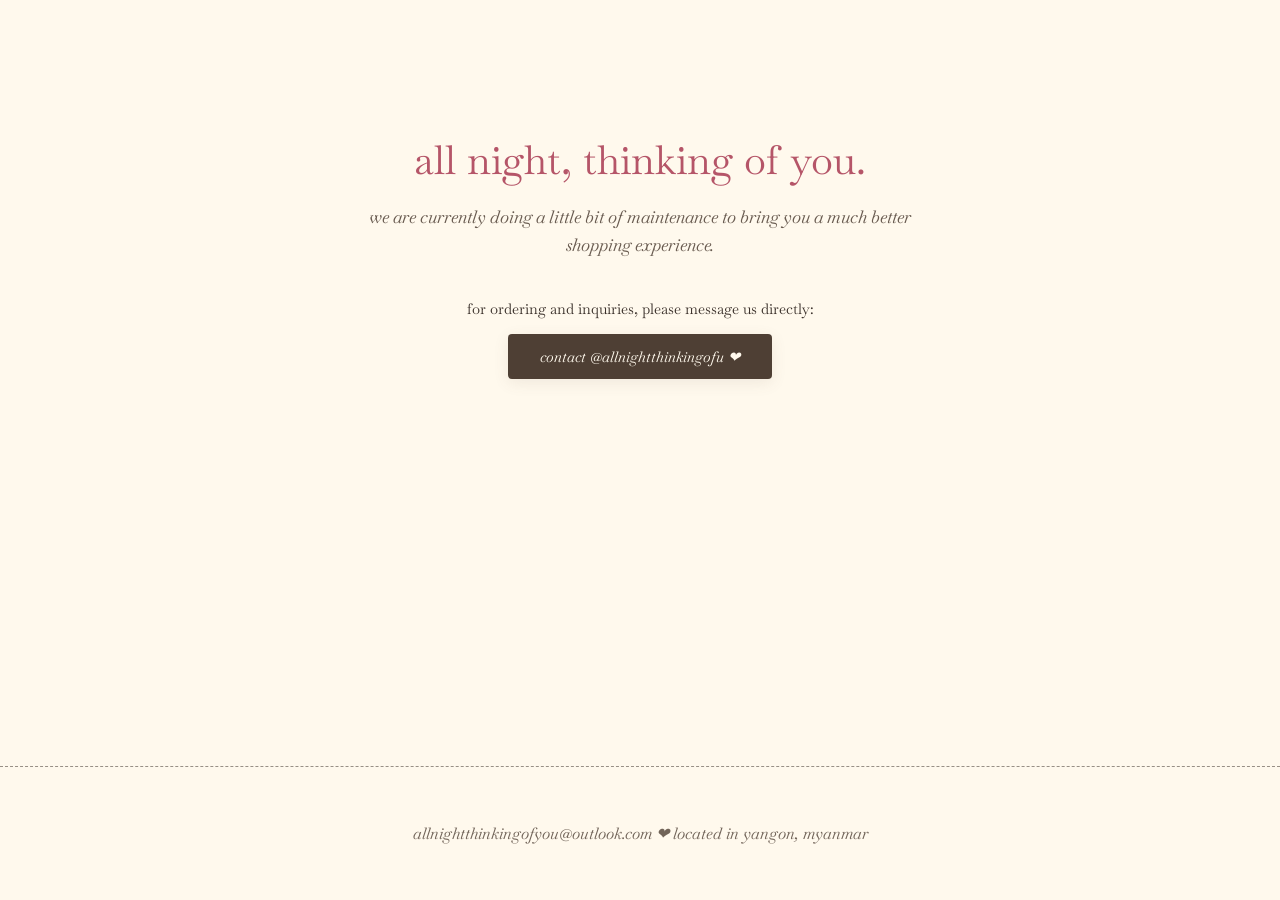
==== index.html @ c5fefc25 "Add files via upload" ====
<!DOCTYPE html>
<html lang="en">
<head>
    <meta charset="UTF-8">
    <meta name="viewport" content="width=device-width, initial-scale=1.0">
    <title>♡ under maintenance</title>
    
    <!-- Importing your fonts and your exact style.css to keep the theme -->
    <link rel="preconnect" href="https://fonts.googleapis.com">
    <link rel="preconnect" href="https://fonts.gstatic.com" crossorigin>
    <link href="https://fonts.googleapis.com/css2?family=Baskervville:ital@0;1&display=swap" rel="stylesheet">
    <link rel="stylesheet" href="style.css">
    
    <style>
        /* Specific layout for the maintenance message */
        .maintenance-wrapper {
            text-align: center;
            max-width: 600px;
            margin: 6rem auto 4rem auto;
            padding: 0 1rem;
        }
        
        .maintenance-wrapper h1 {
            font-size: 2.5rem;
            font-weight: 400;
            line-height: 1.2;
            margin-bottom: 1.2rem;
            color: var(--accent-rose); /* Tied to style.css */
        }
        
        .maintenance-wrapper p.status-note {
            font-size: 1.1rem;
            font-style: italic;
            opacity: 0.85;
            margin-bottom: 2.5rem;
            line-height: 1.6;
            color: var(--text-sepia); /* Tied to style.css */
        }
        
        .telegram-btn {
            display: inline-block;
            background: var(--text-espresso); /* Tied to style.css */
            color: var(--bg-cream);           /* Tied to style.css */
            padding: 0.8rem 2rem;
            text-decoration: none;
            font-style: italic;
            border-radius: 4px;
            transition: opacity 0.2s;
            box-shadow: 0 4px 15px rgba(107, 90, 80, 0.1);
        }
        
        .telegram-btn:hover {
            opacity: 0.85;
        }
    </style>
</head>
<body>
    <main class="main-container">
        <!-- Reusing your fade-up animations from style.css -->
        <section class="maintenance-wrapper fade-up delay-1">
            <h1>all night, thinking of you.</h1>
            <p class="status-note">
                we are currently doing a little bit of maintenance to bring you a much better shopping experience.
            </p>
            
            <div class="fade-up delay-2">
                <p style="margin-bottom: 1rem; color: var(--text-dark);">
                    for ordering and inquiries, please message us directly:
                </p>
                <a href="https://t.me/allnightthinkingofu" target="_blank" rel="noopener" class="telegram-btn">
                    contact @allnightthinkingofu ❤︎
                </a>
            </div>
        </section>
    </main>

    <!-- Keeping your original footer -->
    <footer class="site-footer fade-up delay-2">
        <p>allnightthinkingofyou@outlook.com  ❤︎⁠  located in yangon, myanmar</p>
    </footer>
</body>
</html>
---- style.css ----
:root {
    --bg-cream: #fff9ed;
    --text-dark: #3a302a;
    --text-sepia: #4e3f34;
    --text-espresso: #4e3f34;    
    --text-light-sepia: #645246;
    --accent-rose: #b55568;
    --accent-rose-faint: #f9f2ed; /* this is the border inside colorr!!!*/
    --border-soft: #3a302a85;
    --border-thin: #3a302a10;      
}

* {
    box-sizing: border-box;
    margin: 0;
    padding: 0;
}

body {
    background-color: var(--bg-cream);
    color: var(--text-dark);
    font-family: 'Baskervville', serif;
    font-size: 0.92rem;
    padding-top: 0; 
    min-height: 100vh;
    display: flex;
    flex-direction: column;
    -webkit-font-smoothing: antialiased;
    -moz-osx-font-smoothing: grayscale;
}

.main-container {
    max-width: 1020px;
    width: 100%;
    margin: 2.5rem auto 5rem auto;
    padding: 0 1.5rem;
}

@keyframes fadeUpAnimation {
    from {
        opacity: 0;
        transform: translateY(12px);
    }
    to {
        opacity: 1;
        transform: translateY(0);
    }
}

.fade-up {
    animation: fadeUpAnimation 0.6s cubic-bezier(0.25, 1, 0.5, 1) both;
}

.delay-1 {
    animation-delay: 0.15s;
}

.delay-2 {
    animation-delay: 0.3s;
}

.hidden {
    display: none !important;
}

.status-banner {
    display: flex;
    align-items: center;
    gap: 1rem;
    max-width: 750px;
    width: 100%;
    margin: 1rem auto 0rem auto;
    padding: 1rem 1rem;
    background-color: var(#fffff0);
    border: 0.1px dashed var(--text-espresso);
    border-radius: 2px;
}

.banner-icon {
    font-size: 1.4rem;
    color: var(--accent-rose);
    display: flex;
    align-items: center;
    justify-content: center;
    animation: gentlePulse 3s infinite;
}

.banner-text {
    display: flex;
    flex-direction: column;
    gap: 0.2rem;
}

.banner-title {
    font-family: 'Baskervville', serif;
    font-size: 0.95rem;
    font-weight: normal;
    color: var(--text-dark);
    line-height: 2;
}

.banner-desc {
    font-family: 'Baskervville', serif;
    font-size: 0.85rem;
    font-style: bold;
    color: var(--text-light-sepia);
    line-height: 1.4;
}

@keyframes gentlePulse {
    0% { opacity: 0.7; transform: scale(0.95); }
    50% { opacity: 1; transform: scale(1.05); }
    100% { opacity: 0.7; transform: scale(0.95); }
}

.site-header {
    position: relative;
    width: 100%;
    background-color: transparent; 
    border-bottom: none;         
    display: flex;
    justify-content: space-between;
    align-items: center;
    padding: 0;                  
    z-index: 10000;
}

.logo-link {
    display: flex;
    align-items: center;
    text-decoration: none;
}

.nav-logo {
    height: 1.4rem;
    width: auto;
    object-fit: contain;
}

.nav-wrapper {
    display: flex;
    align-items: center;
    gap: 1.5rem;
}

.main-nav {
    display: flex;
    align-items: center;
    gap: 1.8rem;
}

.nav-btn {
    text-decoration: none;
    color: var(--text-sepia);
    font-size: 0.88rem;
    font-style: italic;
    opacity: 0.7;
    transition: all 0.25s ease;
}

.nav-btn:hover, 
.nav-btn.active {
    opacity: 1;
    color: var(--accent-rose);
}

.nav-divider {
    width: 1px;
    height: 1rem;
    background-color: var(--border-soft);
}

.lang-switch {
    display: flex;
    align-items: center;
    gap: 0.5rem;
}

.lang-btn {
    font-size: 0.75rem;
    text-transform: uppercase;
    cursor: pointer;
    opacity: 0.4;
    color: var(--text-dark);
    transition: opacity 0.2s ease;
}

.lang-btn.active {
    opacity: 1;
    font-weight: 600;
}


.sidebar-hover-zone {
    position: fixed;
    top: 0;
    right: 0;
    height: 100vh;
    width: 45px;
    z-index: 99999;
    transition: width 0.35s cubic-bezier(0.25, 1, 0.5, 1);
}


.sidebar-hover-zone.open {
    width: 265px;
}

.sidebar-hover-zone.open .side-navigation {
    transform: translateX(0);
}

.sidebar-hover-zone.open .sidebar-trigger {
    transform: translateX(-220px);
}

.sidebar-hover-zone.open .sidebar-trigger span {
    opacity: 0.15;
}

/* Standard Desktop Mouse Interactive States */
@media (hover: hover) {
    .sidebar-hover-zone:hover {
        width: 265px;
    }
    .sidebar-hover-zone:hover .side-navigation {
        transform: translateX(0);
    }
    .sidebar-hover-zone:hover .sidebar-trigger {
        transform: translateX(-220px);
    }
    .sidebar-hover-zone:hover .sidebar-trigger span {
        opacity: 0.15;
    }
}

.sidebar-trigger {
    position: absolute;
    top: 22vh;
    right: 0;
    width: 45px;
    height: 120px;
    background-color: #fffff0;
    border: 0.1px dashed #4e3f3493;
    border-right: none;
    border-radius: 6px 0 0 6px;
    display: flex;
    align-items: center;
    justify-content: center;
    cursor: pointer;
    box-shadow: -4px 2px 15px rgba(107, 90, 80, 0.06);
    transition: transform 0.35s cubic-bezier(0.25, 1, 0.5, 1), border-color 0.3s ease;
}

.sidebar-trigger:hover {
    border-color: var(--accent-rose);
}

.sidebar-trigger span {
    font-size: 0.75rem;
    font-weight: 600;
    letter-spacing: 0.25em;
    text-transform: lowercase;
    font-style: italic;
    color: var(--accent-rose);
    writing-mode: vertical-rl;
    transition: opacity 0.25s ease;
}

.side-navigation {
    position: absolute;
    top: 0;
    right: 0;
    width: 220px;
    height: 100vh;
    background-color: #fffff0 !important;
    border-left: 1px dashed #4e3f3493;
    padding: 6rem 1.8rem;
    display: flex;
    flex-direction: column;
    gap: 1rem;
    transform: translateX(100%);
    box-shadow: -10px 0 35px rgba(107, 90, 80, 0.08);
    transition: transform 0.35s cubic-bezier(0.25, 1, 0.5, 1);
}

.sidebar-links {
    display: flex;
    flex-direction: column;
    gap: 1.6rem;
}

.side-nav-btn {
    text-decoration: none;
    color: var(--text-sepia);
    font-size: 0.95rem;
    font-style: italic;
    opacity: 0.7;
    transition: all 0.25s ease;
    display: block;
}

.side-nav-btn:hover, 
.side-nav-btn.active {
    opacity: 1;
    color: var(--accent-rose);
    padding-left: 4px;
}

.sidebar-brand {
    font-size: 1.15rem;
    color: var(--accent-rose);
    font-style: italic;
    letter-spacing: 0.02em;
}

.white-editorial-card {
    background: #ffffff;
    border: 1px solid var(--border-soft);
    padding: 1.5rem;
    border-radius: 6px;
    box-shadow: 0 4px 20px rgba(107, 90, 80, 0.01);
}

.country-row-item {
    background: #ffffff;
    border: 1px solid var(--border-soft);
    padding: 1.15rem;
    border-radius: 6px;
    cursor: pointer;
    display: flex;
    flex-direction: column;
    gap: 0.25rem;
    transition: all 0.25s cubic-bezier(0.25, 1, 0.5, 1);
    text-decoration: none;
    color: inherit;
}

.country-row-item:hover:not(.disabled) {
    border-color: var(--accent-rose);
    background-color: var(--accent-rose-faint);
    transform: translateY(-1px);
    box-shadow: 0 6px 20px rgba(195, 121, 125, 0.04);
}

.country-row-item.disabled {
    opacity: 0.5;
    cursor: not-allowed;
    background: #fcfbfa;
}

.country-row-name {
    font-size: 1.05rem;
    color: var(--text-dark);
    font-weight: 400;
}

.country-row-desc {
    font-size: 0.8rem;
    color: var(--text-light-sepia);
    font-style: italic;
    line-height: 1.4;
}

.country-selector {
    display: flex;
    gap: 0.75rem;
    margin-bottom: 2rem;
}

.country-radio-card {
    flex: 1;
    border: 1px solid var(--border-soft);
    background: #ffffff;
    padding: 0.75rem 1.2rem;
    border-radius: 5px;
    cursor: pointer;
    display: flex;
    align-items: center;
    gap: 0.65rem;
    font-family: 'Baskervville', serif;
    font-size: 0.95rem;
    color: var(--text-sepia);
    transition: all 0.25s ease;
}

.country-radio-card.active {
    border-color: var(--accent-rose);
    background-color: var(--accent-rose-faint);
    box-shadow: inset 0 0 0 1px var(--accent-rose);
}

.radio-circle {
    width: 14px;
    height: 14px;
    border-radius: 50%;
    border: 1px solid rgba(107, 90, 80, 0.3);
    display: flex;
    align-items: center;
    justify-content: center;
    background: #fff;
    flex-shrink: 0;
}

.editorial-input-wrap {
    margin-bottom: 1.25rem;
    display: flex;
    flex-direction: column;
    gap: 0.35rem;
}

.editorial-input-wrap label {
    font-size: 0.8rem;
    font-style: italic;
    opacity: 0.75;
    text-transform: lowercase;
    color: var(--text-light-sepia);
}

.editorial-input-wrap input[type="text"],
.editorial-input-wrap input[type="number"],
.editorial-input-wrap select {
    background: #ffffff;
    border: 1px solid var(--border-soft);
    padding: 0.65rem 0.8rem;
    border-radius: 4px;
    font-family: 'Baskervville', serif;
    color: var(--text-dark);
    font-size: 0.88rem;
    outline: none;
    width: 100%;
    transition: border-color 0.2s ease;
}

.editorial-input-wrap input:focus,
.editorial-input-wrap select:focus {
    border-color: var(--accent-rose);
}

.custom-file-upload {
    position: relative;
    display: block;
    background: #ffffff;
    border: 1px dashed var(--border-soft);
    padding: 1.4rem;
    text-align: center;
    border-radius: 4px;
    cursor: pointer;
    transition: border-color 0.2s ease, background-color 0.2s ease;
}

.custom-file-upload:hover {
    border-color: var(--accent-rose);
    background-color: var(--accent-rose-faint);
}

.file-upload-text {
    font-size: 0.82rem;
    color: var(--text-light-sepia);
    font-style: italic;
}

.custom-file-upload input[type="file"] {
    position: absolute;
    top: 0;
    left: 0;
    width: 100%;
    height: 100%;
    opacity: 0;
    cursor: pointer;
}

.editorial-btn {
    background: transparent;
    border: 1px solid var(--text-dark);
    color: var(--text-dark);
    padding: 0.7rem 1.2rem;
    font-size: 0.85rem;
    font-style: italic;
    cursor: pointer;
    border-radius: 4px;
    width: 100%;
    font-family: 'Baskervville', serif;
    transition: all 0.25s ease;
}

.editorial-btn:hover {
    background: var(--text-espresso);
    color: #ffffff;
    border-color: var(--text-espresso);
}

.dashboard-grid {
    display: grid;
    grid-template-columns: 1.6fr 1fr;
    gap: 2rem;
    margin-bottom: 3rem;
}

.invoice-split-grid {
    display: grid;
    grid-template-columns: 1.3fr 1fr;
    gap: 1.5rem;
    margin-top: 1rem;
}

.calc-container {
    display: grid;
    grid-template-columns: 1.4fr 1fr;
    gap: 1.5rem;
    margin: 0 auto 4rem auto;
}

.goods-grid {
    display: grid;
    grid-template-columns: 1fr 1fr;
    gap: 0.65rem;
}

@media (max-width: 850px) {
    .dashboard-grid,
    .invoice-split-grid,
    .calc-container {
        grid-template-columns: 1fr;
        gap: 1.5rem;
    }
}

@media (max-width: 550px) {
    .goods-grid {
        grid-template-columns: 1fr;
    }
}

.welcome-section {
    text-align: center;
    max-width: 600px;
    margin: 3.5rem auto 4rem auto;
    padding: 0 1rem;
}

.welcome-section h1 {
    font-size: 2.3rem;
    font-weight: 400;
    line-height: 1.25;
    margin-bottom: 1rem;
    color: var(--accent-rose);
}

.welcome-section p.tagline {
    font-size: 1.05rem;
    font-style: italic;
    opacity: 0.85;
    margin-bottom: 1rem;
}

.about-hero {
    text-align: center;
    max-width: 650px;
    margin: 4rem auto 4rem auto;
    padding: 0 1rem;
}

.about-hero h2 {
    font-size: 2.5rem;
    font-weight: 400;
    margin-bottom: 2rem;
    color: var(--text-espresso);
}

.about-text {
    font-style: italic;
    font-size: 1.15rem;
    line-height: 1.8;
    margin-bottom: 1.5rem;
    opacity: 0.85;
    color: var(--text-espresso);
}

.faq-hero-header {
    text-align: center;
    max-width: 650px;
    margin: 4rem auto 3.5rem auto;
    padding: 0 1rem;
}

.faq-hero-header h1 {
    font-size: 3rem;
    font-weight: 400;
    margin-bottom: 0.5rem;
    color: var(--text-espresso);
}

.faq-subtext {
    font-style: italic;
    font-size: 1.1rem;
    opacity: 0.5;
    color: var(--text-light-sepia);
}

.faq-editorial-matrix {
    max-width: 650px;
    margin: 0 auto 4rem auto;
    padding: 0 1rem;
}

.faq-block {
    margin-bottom: 2.5rem;
}

.faq-block h3 {
    font-size: 1.15rem;
    font-weight: 400;
    margin-bottom: 0.6rem;
    color: var(--text-espresso);
}

.faq-block p {
    font-size: 0.92rem;
    opacity: 0.75;
    line-height: 1.6;
}

.policy-hero {
    text-align: center;
    max-width: 650px;
    margin: 3rem auto 3rem auto;
    padding: 0 1rem;
}

.policy-hero h1 {
    font-size: 2.2rem;
    font-weight: 400;
    margin-bottom: 0.5rem;
    color: var(--accent-rose);
}

.policy-subtext {
    font-style: italic;
    font-size: 1rem;
    opacity: 0.6;
    color: var(--text-light-sepia);
}

.back-link {
    display: inline-block;
    text-decoration: none;
    color: var(--text-light-sepia);
    font-size: 0.85rem;
    font-style: italic;
    opacity: 0.5;
    margin-bottom: 1.5rem;
    transition: all 0.3s ease;
}

.back-link:hover {
    opacity: 1;
    color: var(--accent-rose);
    transform: translateX(-2px);
}

.doc-embed-frame {
    width: 100%;
    height: 800px;
    border: none;
    background: #ffffff;
    display: block;
}

.order-header-section {
    text-align: center;
    margin-bottom: 2.5rem;
}

.editorial-title {
    font-size: 1.8rem;
    font-weight: 400;
    color: var(--text-espresso);
    margin-bottom: 0.5rem;
}

.editorial-subtitle {
    font-style: italic;
    color: var(--accent-rose);
    font-size: 0.9rem;
}

.section-box-title {
    font-size: 1.05rem;
    font-weight: 400;
    font-style: italic;
    color: var(--text-espresso);
    margin-bottom: 1rem;
    border-bottom: 1px dashed var(--border-soft);
    padding-bottom: 0.4rem;
}

.manifest-list {
    margin-top: 1.5rem;
    border-top: 1px dashed var(--border-soft);
    padding-top: 1rem;
}

.manifest-item-row {
    display: flex;
    justify-content: space-between;
    align-items: center;
    background: #ffffff;
    border: 1px solid var(--border-soft);
    padding: 0.5rem 0.7rem;
    border-radius: 4px;
    margin-bottom: 0.4rem;
    font-size: 0.78rem;
}

.manifest-item-url {
    font-size: 0.72rem;
    opacity: 0.6;
    white-space: nowrap;
    overflow: hidden;
    text-overflow: ellipsis;
    max-width: 220px;
}

.remove-item-btn {
    background: none;
    border: none;
    color: var(--accent-rose);
    cursor: pointer;
    font-size: 1.1rem;
}

.invoice-row {
    display: flex;
    justify-content: space-between;
    font-size: 0.82rem;
    margin-bottom: 0.5rem;
    color: var(--text-light-sepia);
}

.invoice-total-divider {
    border-top: 1px solid var(--border-soft);
    padding-top: 0.8rem;
    margin-top: 0.8rem;
}

.top-navigation-bar {
    max-width: 960px;
    margin: 1.5rem auto 0 auto;
    padding: 0;
    display: flex;
    align-items: center;
}

.back-to-order-link {
    font-size: 0.8rem;
    font-style: italic;
    color: var(--text-light-sepia);
    cursor: pointer;
    text-decoration: underline;
    background: none;
    border: none;
    padding: 0;
}

.back-to-order-link:hover {
    color: var(--accent-rose);
}

.shipping-header {
    text-align: center;
    max-width: 550px;
    margin: 1.5rem auto 1.5rem auto;
    padding: 0 1rem;
}

.shipping-header h1 {
    font-size: 1.5rem;
    font-weight: 400;
    color: var(--text-sepia);
    margin-bottom: 0.3rem;
    border: 1px solid var(--border-soft);
    padding: 0.5rem 1.2rem;
    display: inline-block;
    letter-spacing: -0.01em;
    background: #ffffff;
    border-radius: 4px;
}

.shipping-subtext {
    font-style: italic;
    font-size: 0.88rem;
    color: var(--accent-rose);
    opacity: 0.85;
    margin-top: 0.4rem;
}

.update-timestamp {
    font-size: 0.75rem;
    text-transform: lowercase;
    letter-spacing: 0.03em;
    opacity: 0.6;
    margin-top: 0.3rem;
    font-style: italic;
    color: var(--text-light-sepia);
}

.selection-section h3 {
    font-size: 0.95rem;
    font-weight: 400;
    font-style: italic;
    margin-bottom: 0.6rem;
    color: var(--text-sepia);
}

.section-title-row {
    display: flex;
    justify-content: space-between;
    align-items: center;
    margin-bottom: 0.6rem;
}

.action-links-group {
    display: flex;
    gap: 1rem;
    align-items: center;
}

.clear-all-link {
    font-size: 0.8rem;
    font-style: italic;
    color: var(--text-light-sepia);
    cursor: pointer;
    text-decoration: underline;
    background: none;
    border: none;
    padding: 0;
}

.clear-all-link:hover {
    color: var(--accent-rose);
}

.goods-card {
    border: 1px solid var(--border-soft);
    background: #ffffff;
    padding: 0.6rem 0.8rem;
    border-radius: 5px;
    display: flex;
    align-items: center;
    justify-content: space-between;
    transition: all 0.2s ease;
    user-select: none;
}

.goods-card.selected {
    border-color: var(--accent-rose);
    background-color: var(--accent-rose-faint);
}

.breakdown-row {
    display: flex;
    justify-content: space-between;
    font-size: 0.85rem;
    margin-bottom: 0.5rem;
    color: var(--text-light-sepia);
}

.back-btn {
    background: transparent;
    border: none;
    color: var(--text-light-sepia);
    font-family: 'Baskervville', serif;
    font-size: 0.85rem;
    font-style: italic;
    cursor: pointer;
    margin-bottom: 1rem;
}

.back-btn:hover {
    color: var(--accent-rose);
}

.tracker-search-box {
    max-width: 520px;
    margin: 2rem auto 2.5rem auto;
}

.tracker-status-card {
    max-width: 520px;
    margin: 0 auto 4rem auto;
}

.timeline {
    margin-top: 2rem;
    position: relative;
    padding-left: 1.6rem;
    border-left: 1px dashed var(--border-soft);
}

.timeline-item {
    position: relative;
    margin-bottom: 2rem;
    opacity: 0.45;
    transition: opacity 0.3s ease;
}

.timeline-item.completed {
    opacity: 1;
}

.timeline-item::before {
    content: '•';
    position: absolute;
    left: -2.12rem;
    top: -0.25rem;
    background-color: var(--bg-cream);
    color: var(--text-light-sepia);
    font-size: 1.4rem;
    width: 1rem;
    text-align: center;
}

.timeline-item.completed::before {
    color: var(--accent-rose);
}

.timeline-title {
    font-size: 0.92rem;
    font-weight: 400;
    color: var(--text-dark);
}

.timeline-date {
    font-size: 0.75rem;
    font-style: italic;
    color: var(--text-light-sepia);
    margin-top: 0.15rem;
}

.site-footer {
    text-align: center;
    padding: 3.5rem 1rem;
    border-top: 1px dashed var(--border-soft);
    margin-top: auto;
    width: 100%;
}

.site-footer p {
    font-size: 1rem;
    font-style: italic;
    color: var(--text-sepia);
    opacity: 0.8;
}

.video-container {
    position: relative;
    width: 100%;
    max-width: 650px; 
    margin: 3rem auto; 
    padding-bottom: 56.25%; 
    height: 0;
    overflow: hidden;
    border-radius: 4px; 
    border: 1px solid var(--border-thin); 
}

.video-container iframe {
    position: absolute;
    top: 0;
    left: 0;
    width: 100%;
    height: 100%;
}
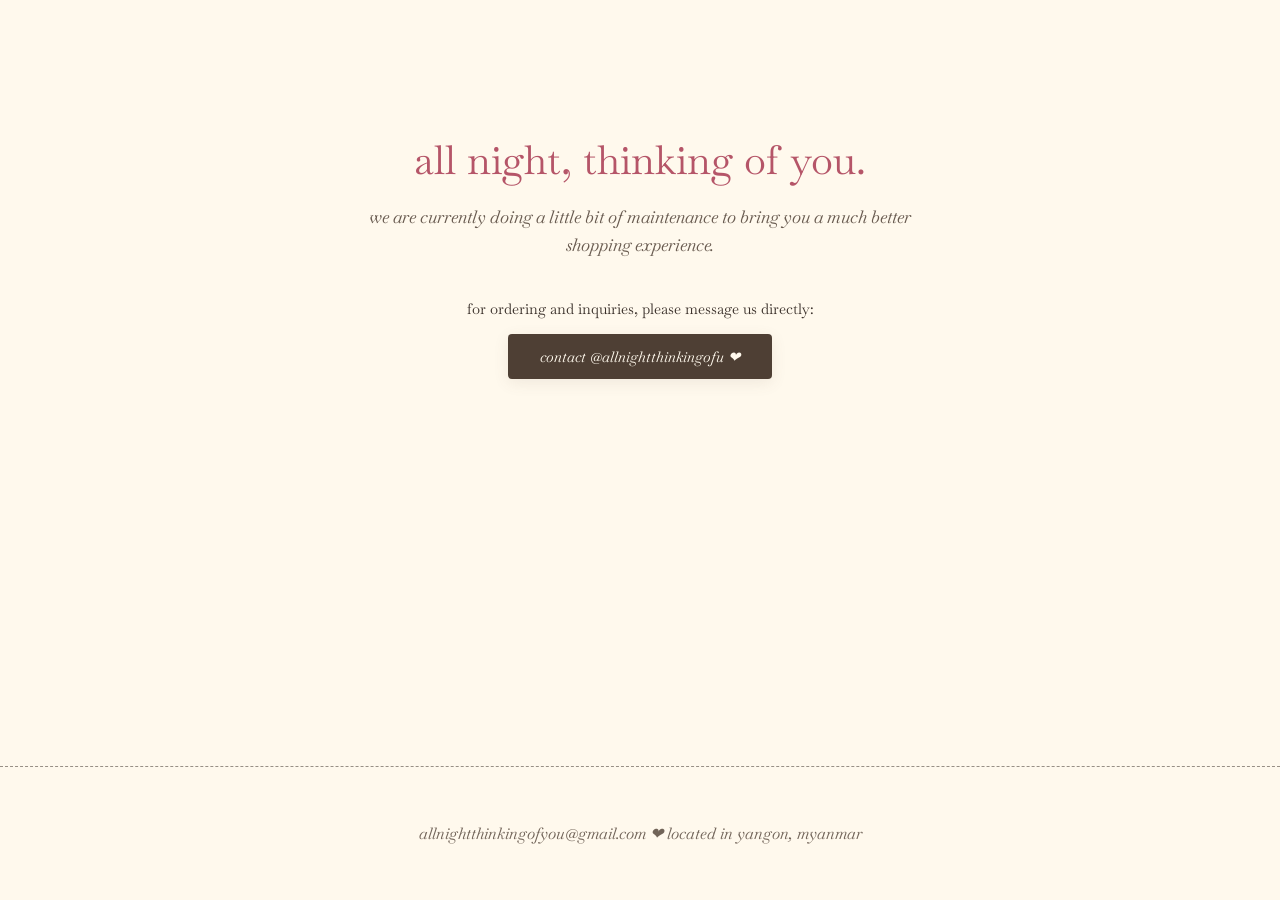
==== commit bee5506a: "Update index.html" ====
--- a/index.html
+++ b/index.html
@@ -5,14 +5,14 @@
     <meta name="viewport" content="width=device-width, initial-scale=1.0">
     <title>♡ under maintenance</title>
     
-    <!-- Importing your fonts and your exact style.css to keep the theme -->
+   
     <link rel="preconnect" href="https://fonts.googleapis.com">
     <link rel="preconnect" href="https://fonts.gstatic.com" crossorigin>
     <link href="https://fonts.googleapis.com/css2?family=Baskervville:ital@0;1&display=swap" rel="stylesheet">
     <link rel="stylesheet" href="style.css">
     
     <style>
-        /* Specific layout for the maintenance message */
+       
         .maintenance-wrapper {
             text-align: center;
             max-width: 600px;
@@ -25,7 +25,7 @@
             font-weight: 400;
             line-height: 1.2;
             margin-bottom: 1.2rem;
-            color: var(--accent-rose); /* Tied to style.css */
+            color: var(--accent-rose); 
         }
         
         .maintenance-wrapper p.status-note {
@@ -34,13 +34,13 @@
             opacity: 0.85;
             margin-bottom: 2.5rem;
             line-height: 1.6;
-            color: var(--text-sepia); /* Tied to style.css */
+            color: var(--text-sepia); 
         }
         
         .telegram-btn {
             display: inline-block;
-            background: var(--text-espresso); /* Tied to style.css */
-            color: var(--bg-cream);           /* Tied to style.css */
+            background: var(--text-espresso); 
+            color: var(--bg-cream);           
             padding: 0.8rem 2rem;
             text-decoration: none;
             font-style: italic;
@@ -56,7 +56,7 @@
 </head>
 <body>
     <main class="main-container">
-        <!-- Reusing your fade-up animations from style.css -->
+      
         <section class="maintenance-wrapper fade-up delay-1">
             <h1>all night, thinking of you.</h1>
             <p class="status-note">
@@ -76,7 +76,7 @@
 
     <!-- Keeping your original footer -->
     <footer class="site-footer fade-up delay-2">
-        <p>allnightthinkingofyou@outlook.com  ❤︎⁠  located in yangon, myanmar</p>
+        <p>allnightthinkingofyou@gmail.com  ❤︎⁠  located in yangon, myanmar</p>
     </footer>
 </body>
-</html>+</html>
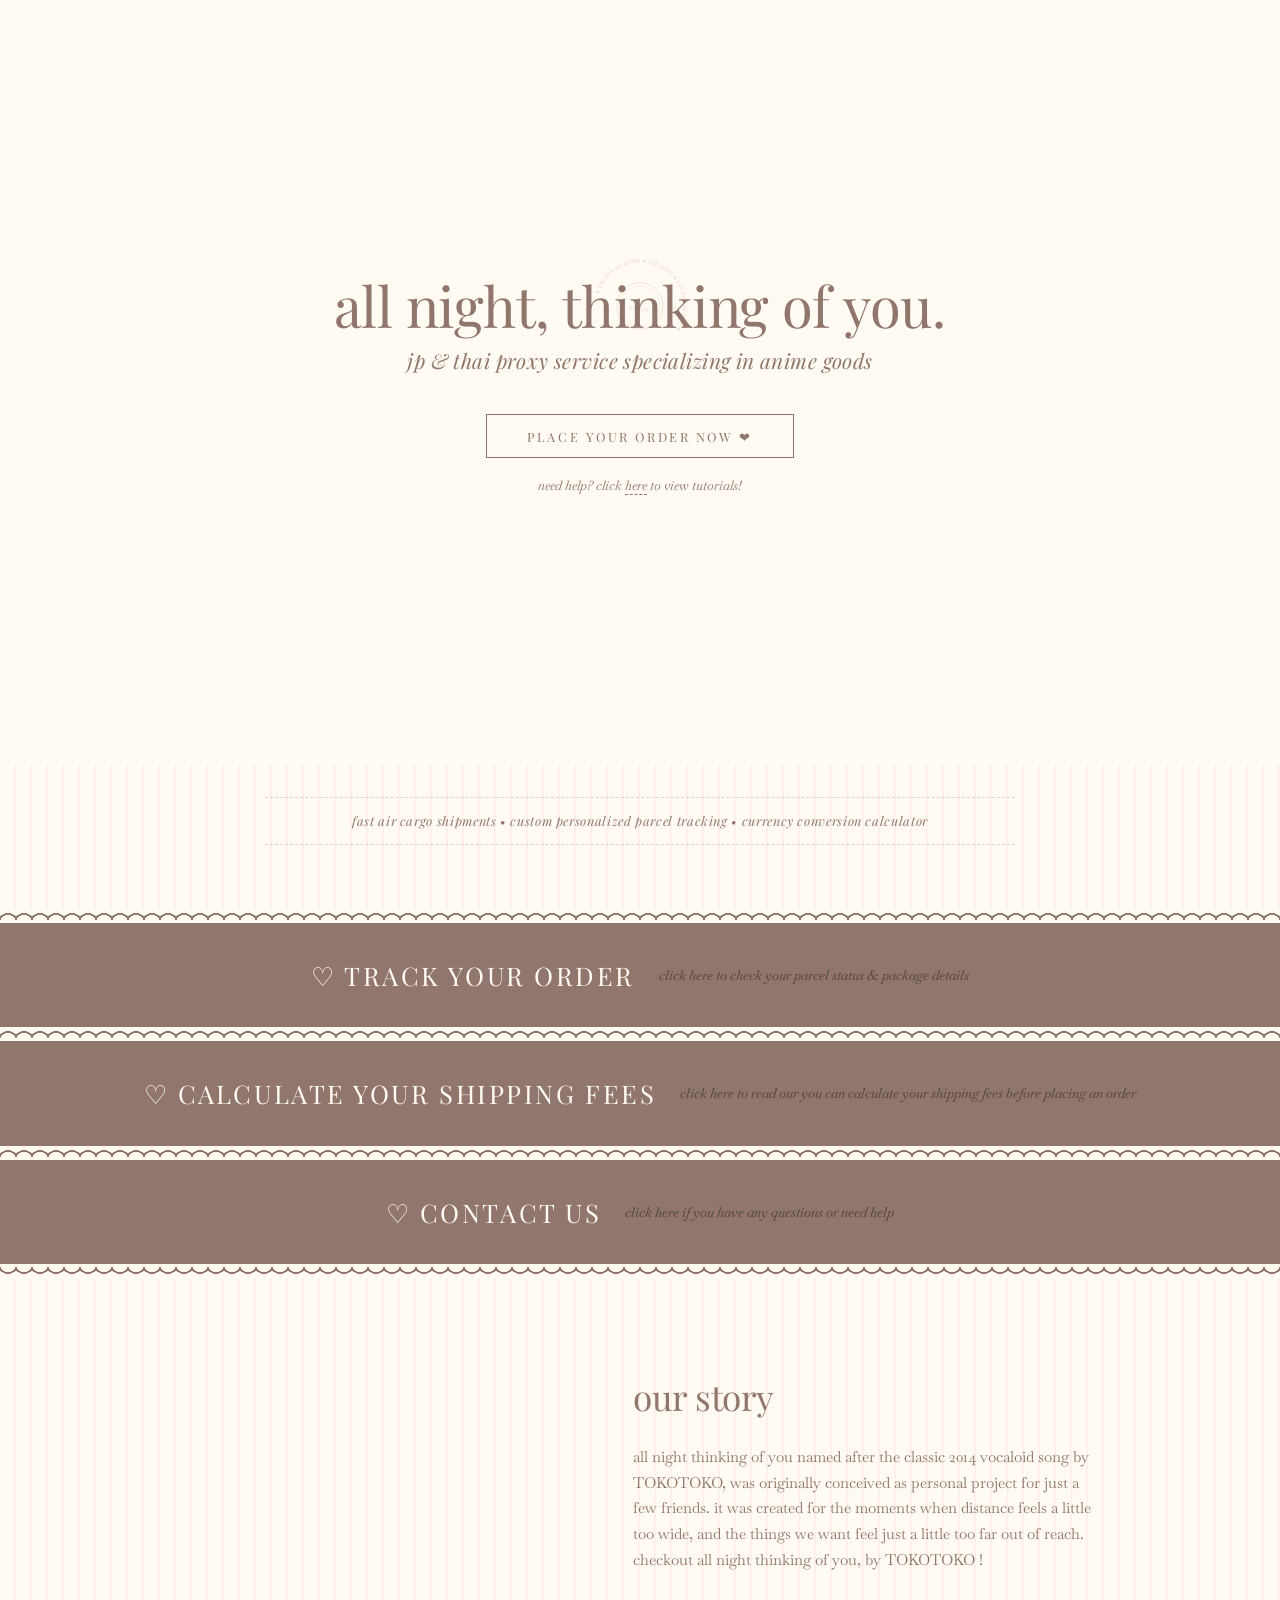
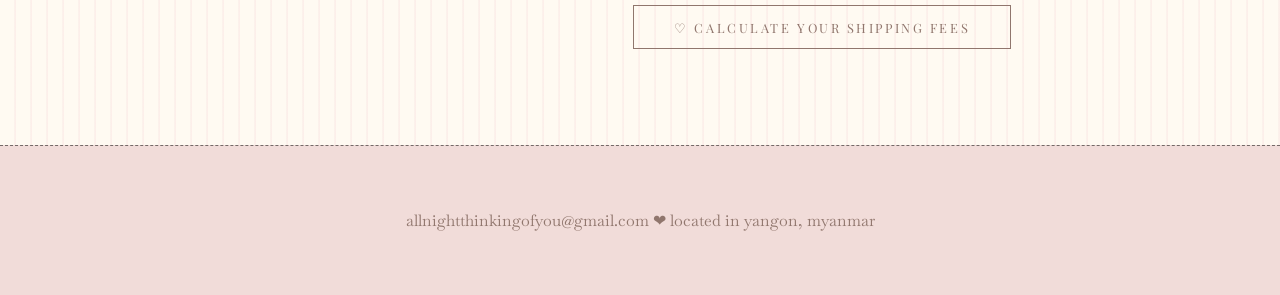
==== commit f7d72c65: "fixed everything" ====
--- a/index.html
+++ b/index.html
@@ -3,80 +3,471 @@
 <head>
     <meta charset="UTF-8">
     <meta name="viewport" content="width=device-width, initial-scale=1.0">
-    <title>♡ under maintenance</title>
-    
-   
+    <title data-i18n-title="page_title_home">片 HOMEPAGE</title>
     <link rel="preconnect" href="https://fonts.googleapis.com">
     <link rel="preconnect" href="https://fonts.gstatic.com" crossorigin>
-    <link href="https://fonts.googleapis.com/css2?family=Baskervville:ital@0;1&display=swap" rel="stylesheet">
-    <link rel="stylesheet" href="style.css">
-    
+    <link href="https://fonts.googleapis.com/css2?family=Baskervville:ital@0;1&family=Pinyon+Script&family=Playfair+Display:ital,wght@0,400..900;1,400..900&display=swap" rel="stylesheet">
+    <link rel="stylesheet" href="/style.css">
     <style>
-       
-        .maintenance-wrapper {
+
+
+        body {
+            background-color: var(--bg-porcelain);
+            overflow-x: hidden;
+            margin: 0;
+        }
+
+        .main-container {
+            max-width: 100%;
+            width: 100%;
+            margin: 0;
+            padding: 0;
+        }
+
+  
+        .hero-collage-section {
+            position: relative;
+            min-height: 85vh;
+            display: flex;
+            align-items: center;
+            justify-content: center;
+            padding: 6rem 2rem;
             text-align: center;
-            max-width: 600px;
-            margin: 6rem auto 4rem auto;
-            padding: 0 1rem;
-        }
-        
-        .maintenance-wrapper h1 {
-            font-size: 2.5rem;
+            background-color: var(--bg-porcelain);
+        }
+
+        .hero-center-content {
+            max-width: 680px;
+            z-index: 10;
+            position: relative;
+        }
+
+        .hero-center-content h1 {
+            font-family: 'Playfair Display', serif;
+            font-size: 3.5rem;
             font-weight: 400;
             line-height: 1.2;
-            margin-bottom: 1.2rem;
-            color: var(--accent-rose); 
-        }
-        
-        .maintenance-wrapper p.status-note {
-            font-size: 1.1rem;
+            color: var(--type-dusty-mauve);
+            margin-bottom: 0.5rem;
+        }
+
+        .hero-center-content h1::before {
+            display: none !important; 
+        }
+
+        .hero-center-content .tagline {
+            font-family: 'Playfair Display', serif;
+            font-style: italic;
+            font-size: 1.3rem !important;
+            color: var(--type-dusty-mauve) !important;
+            margin-bottom: 2.5rem;
+            letter-spacing: 0.02em !important;
+        }
+
+        .floating-asset {
+            position: absolute;
+            pointer-events: none;
+            display: flex;
+            align-items: center;
+            justify-content: center;
+            filter: drop-shadow(0 8px 20px rgba(92, 75, 73, 0.12));
+            z-index: 2;
+        }
+        .floating-asset img {
+            width: 100%;
+            height: auto;
+            object-fit: cover;
+        }
+
+
+      
+        .editorial-cta-btn {
+            display: inline-block;
+            background: transparent;
+            color: var(--type-dusty-mauve);
+            padding: 0.8rem 2.5rem;
+            text-decoration: none;
+            font-family: 'Playfair Display', serif;
+            font-size: 0.8rem;
+            letter-spacing: 0.2em;
+            text-transform: uppercase;
+            border: 1px solid var(--type-dusty-mauve);
+            transition: all 0.4s cubic-bezier(0.25, 1, 0.5, 1);
+            box-shadow: none;
+        }
+
+        .editorial-cta-btn:hover {
+            background: var(--type-dusty-mauve);
+            color: var(--bg-porcelain);
+            transform: translateY(-2px);
+        }
+
+        .order-hint-text {
+            font-family: 'Baskervville', serif;
+            font-size: 0.82rem;
+            margin-top: 1.2rem;
+            font-style: italic;
+            color: var(--accent-antique-rose);
+        }
+
+        .order-hint-text a {
+            color: var(--type-dusty-mauve);
+            text-decoration: none;
+            border-bottom: 1px dashed var(--type-dusty-mauve);
+        }
+
+        .postmark {
+            position: absolute;
+            top: -20px;
+            left: 50%;
+            transform: translateX(-50%) rotate(8deg);
+            width: 110px;
+            height: 110px;
+            color: var(--type-dusty-mauve);
+            opacity: 0.25;
+            pointer-events: none;
+        }
+
+
+        .services-ribbons-container {
+            position: relative;
+            width: 100%;
+            background-color: var(--type-dusty-mauve); 
+            padding: 0;
+            margin: 4rem 0;
+        }
+
+        .ribbon-flower-left {
+            position: absolute;
+            left: -40px;
+            top: 50%;
+            transform: translateY(-50%);
+            width: 180px;
+            z-index: 20;
+            pointer-events: none;
+        }
+        .ribbon-flower-right {
+            position: absolute;
+            right: -20px;
+            top: 50%;
+            transform: translateY(-50%);
+            width: 160px;
+            z-index: 20;
+            pointer-events: none;
+        }
+
+        .ribbon-link-wrapper {
+            text-decoration: none;
+            display: block;
+        }
+
+        .ribbon-band {
+            position: relative;
+            width: 100%;
+            padding: 2.2rem 1rem;
+            text-align: center;
+            display: flex;
+            align-items: center;
+            justify-content: center;
+            gap: 1.5rem;
+            transition: background-color 0.3s ease;
+        }
+
+        .ribbon-link-wrapper:not(:last-child) .ribbon-band {
+            border-bottom: none;
+        }
+
+        .ribbon-link-wrapper:hover .ribbon-band {
+            background-color: #6d5b59; 
+        }
+
+        .ribbon-title {
+            font-family: 'Playfair Display', serif;
+            font-size: 1.6rem;
+            color: var(--bg-porcelain);
+            letter-spacing: 0.1em;
+            text-transform: uppercase;
+        }
+
+        .ribbon-desc {
+            font-family: 'Baskervville', serif;
+            font-size: 0.85rem;
+            color: var(--accent-tea-rose);
             font-style: italic;
             opacity: 0.85;
-            margin-bottom: 2.5rem;
-            line-height: 1.6;
-            color: var(--text-sepia); 
-        }
-        
-        .telegram-btn {
-            display: inline-block;
-            background: var(--text-espresso); 
-            color: var(--bg-cream);           
-            padding: 0.8rem 2rem;
-            text-decoration: none;
+        }
+
+        .lace-divider {
+            width: 100%;
+            height: 14px;
+            background-color: var(--bg-porcelain);
+            background-image: radial-gradient(circle at 50% 14px, transparent 8px, var(--type-dusty-mauve) 8px, var(--type-dusty-mauve) 10px, transparent 10px);
+            background-size: 16px 14px;
+            position: relative;
+        }
+        .lace-divider.bottom {
+            transform: rotate(180deg);
+        }
+
+        .editorial-bio-section {
+            max-width: 980px;
+            margin: 6rem auto;
+            padding: 0 2rem;
+            display: grid;
+            grid-template-columns: 1fr 1.2fr;
+            gap: 4rem;
+            align-items: center;
+        }
+
+
+        .bio-image-frame img {
+            width: 100%;
+            height: 100%;
+            object-fit: cover;
+            display: block;
+            position: static !important; 
+            box-shadow: 0 8px 20px rgba(0,0,0,0.05);
+        }
+
+
+        .youtube-embed-wrapper {
+            position: relative;
+            width: 100%;
+            height: 100%;
+            min-height: 180px;
+        }
+
+        .youtube-embed-wrapper iframe {
+            width: 100%;
+            height: 100%;
+            border: none;
+            border-radius: 2px;
+        }
+
+        .bio-text-box h2 {
+            font-family: 'Playfair Display', serif;
+            font-size: 2.2rem;
+            line-height: 1.3;
+            color: var(--type-dusty-mauve);
+            margin-bottom: 1.5rem;
+        }
+
+        .bio-text-box h2 span.script-style {
+            font-family: 'Playfair Display', serif;
             font-style: italic;
-            border-radius: 4px;
-            transition: opacity 0.2s;
-            box-shadow: 0 4px 15px rgba(107, 90, 80, 0.1);
-        }
-        
-        .telegram-btn:hover {
-            opacity: 0.85;
+            font-weight: 400;
+        }
+
+        .bio-paragraph {
+            font-family: 'Baskervville', serif;
+            font-size: 0.95rem;
+            line-height: 1.7;
+            color: var(--type-dusty-mauve);
+            margin-bottom: 2rem;
+        }
+
+ 
+        .quick-highlights-line {
+            text-align: center;
+            font-family: 'Playfair Display', serif;
+            font-size: 0.8rem;
+            font-style: italic;
+            letter-spacing: 0.05em;
+            color: var(--type-dusty-mauve);
+            margin: 2rem auto;
+            max-width: 750px;
+            padding: 0.9rem 1rem;
+            border-top: 1px dashed var(--tone-oat-silk);
+            border-bottom: 1px dashed var(--tone-oat-silk);
+        }
+
+        @media (max-width: 992px) {
+            .editorial-bio-section {
+                grid-template-columns: 1fr;
+                gap: 2rem;
+                max-width: 600px;
+            }
+            .bio-image-frame {
+                margin-bottom: 2rem;
+            }
+            .floating-asset {
+                opacity: 0.3; 
+            }
+        }
+
+        @media (max-width: 768px) {
+            .hero-collage-section {
+                min-height: auto;
+                padding: 4rem 1.5rem;
+            }
+            .hero-center-content h1 {
+                font-size: 2.4rem;
+            }
+
+      
+            .floating-asset {
+                display: flex !important; 
+                opacity: 0.45; 
+            }
+
+      
+     
+            .asset-picnic { 
+                display: none !important; 
+            }
+
+            .bio-image-frame {
+                grid-template-columns: 1fr 1fr !important;
+                gap: 0.75rem !important;
+                width: 100%;
+                box-sizing: border-box;
+            }
+
+            .bio-image-frame img,
+            .youtube-embed-wrapper {
+                aspect-ratio: 1 / 1.25 !important; 
+                min-height: auto !important;
+            }
+
+       
+            .bio-text-box h2 {
+                font-size: 1.5rem !important;
+                text-align: center;
+                line-height: 1.4;
+            }
+            .bio-paragraph {
+                font-size: 0.9rem !important;
+                text-align: center;
+            }
+            .bio-text-box span {
+                text-align: center;
+            }
+            .bio-text-box .editorial-cta-btn {
+                display: block;
+                text-align: center;
+                margin: 0 auto;
+                max-width: 180px;
+            }
+
+
+            .ribbon-band {
+                flex-direction: column;
+                gap: 0.3rem;
+                padding: 1.5rem 1rem;
+            }
+            .ribbon-title {
+                font-size: 1.2rem;
+            }
+            .ribbon-flower-left, .ribbon-flower-right {
+                display: none;
+            }
         }
     </style>
 </head>
 <body>
+
+
+    <header id="global-header" class="site-header"></header>
+
     <main class="main-container">
-      
-        <section class="maintenance-wrapper fade-up delay-1">
-            <h1>all night, thinking of you.</h1>
-            <p class="status-note">
-                we are currently doing a little bit of maintenance to bring you a much better shopping experience.
-            </p>
-            
-            <div class="fade-up delay-2">
-                <p style="margin-bottom: 1rem; color: var(--text-dark);">
-                    for ordering and inquiries, please message us directly:
-                </p>
-                <a href="https://t.me/allnightthinkingofu" target="_blank" rel="noopener" class="telegram-btn">
-                    contact @allnightthinkingofu ❤︎
-                </a>
+        
+
+        <section class="hero-collage-section choices-container fade-up delay-1">
+           
+
+            <div class="hero-center-content">
+                <svg class="postmark" viewBox="0 0 200 200" aria-hidden="true">
+                    <path id="postmarkCircle" d="M 100,100 m -78,0 a 78,78 0 1,1 156,0 a 78,78 0 1,1 -156,0" fill="none"/>
+                    <text font-family="'Playfair Display', serif" font-size="10" fill="currentColor">
+                        <textPath href="#postmarkCircle" startOffset="2%">✦ YANGON, MYANMAR ✦ PAR AVION ✦ EST. PARCEL POST ✦</textPath>
+                    </text>
+                    <circle cx="100" cy="100" r="42" fill="none" stroke="currentColor" stroke-width="1"/>
+                    <circle cx="100" cy="100" r="36" fill="none" stroke="currentColor" stroke-width="0.5"/>
+                    <text x="100" y="96" text-anchor="middle" font-family="'Playfair Display', serif" font-size="9" fill="currentColor">SENT</text>
+                    <text x="100" y="109" text-anchor="middle" font-family="'Playfair Display', serif" font-size="9" fill="currentColor">W/ LOVE</text>
+                </svg>
+                
+                <h1 data-i18n="home_hero_title">all night, thinking of you.</h1>
+                <p class="tagline" data-i18n="home_tagline">bringing FUCLK world closer to you, one parcel at a time.</p>
+                
+                <div class="cta-wrapper">
+                    <a href="/order" class="editorial-cta-btn" data-i18n="home_cta">place your order now 🎀</a>
+                    <div class="order-hint-text" data-i18n="home_tutorial_hint">
+                       need help? click <a href="/tutorial">here</a> to view tutorials!
+                    </div>
+                </div>
             </div>
         </section>
+
+        <div class="quick-highlights-line fade-up delay-2" data-i18n="home_highlights">
+            fast air cargo shipments • custom personalized parcel tracking • currency conversion calculator 
+        </div>
+
+        <section class="services-ribbons-container fade-up delay-2">
+            
+            <div class="lace-divider"></div>
+           
+         <a href="/track" class="ribbon-link-wrapper">
+                <div class="ribbon-band">
+                    <span class="ribbon-title" data-i18n="home_link_track_title">片 track your order</span>
+                    <span class="ribbon-desc" data-i18n="home_link_track_desc">— click bitch to check your parcel status & package details 🎀</span>
+                </div>
+            </a>
+            
+            <div class="lace-divider"></div>
+
+  
+            <a href="/shipping" class="ribbon-link-wrapper">
+                <div class="ribbon-band">
+                    <span class="ribbon-title" data-i18n="home_link_terms_title">片 SHIPPING CALCULATOR</span>
+                    <span class="ribbon-desc" data-i18n="home_link_terms_desc">— do read our shipping rules before placing an order 🎀</span>
+                </div>
+            </a>
+            
+            <div class="lace-divider"></div>
+
+     
+            <a href="/contactus" class="ribbon-link-wrapper">
+                <div class="ribbon-band">
+                    <span class="ribbon-title" data-i18n="home_link_faq_title">片 f.a.q. & guides</span>
+                    <span class="ribbon-desc" data-i18n="home_link_faq_desc">— click here if you have any questions or need help 🎀</span>
+                </div>
+            </a>
+            
+            <div class="lace-divider bottom"></div>
+        </section>
+      
+
+        <section class="editorial-bio-section fade-up delay-2">
+            
+                <div class="youtube-embed-wrapper">
+                
+           <iframe width="560" height="315" src="https://www.youtube.com/embed/sFhKP57Nk1U?si=k0WlFZwjcdyBaPLT" title="YouTube video player" frameborder="0" allow="accelerometer; autoplay; clipboard-write; encrypted-media; gyroscope; picture-in-picture; web-share" referrerpolicy="strict-origin-when-cross-origin" allowfullscreen></iframe>
+                          
+                    </iframe>
+                </div>
+            </div>
+ 
+            <div class="bio-text-box">
+                <h2 data-i18n="home_quote_heading">Thoughtful service for matching manifestations <br><span class="script-style">with love and elegant style</span></h2>
+                <p class="bio-paragraph" data-i18n="home_quote">
+                    "all night thinking of you named after the classic 2014 vocaloid song by TOKOTOKO, was originally conceived as personal project for just a few friends. it was created for the moments when distance feels a little too wide, and the things we want feel just a little too far out of reach.
+we wanted to create a safe, aesthetic space in myanmar where you can effortlessly get your hands on the items you've been dreaming about from japan and thailand.
+
+checkout TOKOTOKO's all night thinking of you!"
+                </p>                
+                <a href="/terms" class="editorial-cta-btn" data-i18n="home_link_terms_title">Read Our Story</a>
+            </div>
+        </section>
+        
     </main>
 
-    <!-- Keeping your original footer -->
     <footer class="site-footer fade-up delay-2">
-        <p>allnightthinkingofyou@gmail.com  ❤︎⁠  located in yangon, myanmar</p>
+        <p data-i18n="global_footer_info">allnightthinkingofyou@gmail.com ❤︎⁠ located in yangon, myanmar</p>
     </footer>
+
+
+    <script src="/lang-switch.js"></script>
+    <script src="/site-header.js"></script>
 </body>
-</html>
+</html>
--- a/style.css
+++ b/style.css
@@ -1,14 +1,37 @@
+@import url('https://fonts.googleapis.com/css2?family=Baskervville:ital,wght@0,400;1,400&family=Pinyon+Script&family=Playfair+Display:ital,wght@0,400..900;1,400..900&display=swap');
+
 :root {
-    --bg-cream: #fff9ed;
-    --text-dark: #3a302a;
-    --text-sepia: #4e3f34;
-    --text-espresso: #4e3f34;    
-    --text-light-sepia: #645246;
-    --accent-rose: #b55568;
-    --accent-rose-faint: #f9f2ed; /* this is the border inside colorr!!!*/
-    --border-soft: #3a302a85;
-    --border-thin: #3a302a10;      
-}
+    /* ─── EXACT PALETTE FROM image_7da518.jpg ─── */
+    --clr-milk-foam: #FFFAF2;
+    --clr-vanilla-linen: #F1DCD9;
+    --clr-strawberry-milk: #90766D;
+    --clr-soft-peach-milk: #00000084;
+    --clr-blanced-almond: #bca0966f;
+    
+    
+    --clr-deep-luxury-taupe: #90766D; 
+
+   
+    --bg-porcelain: var(--clr-milk-foam);
+    --bg-powder-blush: var(--clr-strawberry-milk);
+    --bg-vintage-lace: var(--clr-vanilla-linen);
+    --accent-tea-rose: var(--clr-soft-peach-milk);
+    --accent-antique-rose: var(--clr-strawberry-milk);
+    --tone-oat-silk: var(--clr-blanced-almond);
+    --type-dusty-mauve: var(--clr-deep-luxury-taupe);
+
+ 
+    --bg-cream: var(--bg-porcelain);
+    --text-dark: var(--type-dusty-mauve);
+    --text-sepia: var(--type-dusty-mauve);
+    --text-espresso: var(--type-dusty-mauve);
+    --text-light-sepia: var(--accent-antique-rose);
+    --accent-rose: var(--accent-tea-rose);
+    --accent-rose-faint: var(--bg-powder-blush);
+    --border-soft: var(--tone-oat-silk);
+    --border-thin: rgba(234, 223, 214, 0.4);
+}
+
 
 * {
     box-sizing: border-box;
@@ -17,330 +40,357 @@
 }
 
 body {
-    background-color: var(--bg-cream);
-    color: var(--text-dark);
+    background-color: var(--bg-porcelain);
+    background-image: repeating-linear-gradient(90deg, transparent, transparent 14px, #f1d9d936 14px, rgba(246, 199, 207, 0.25) 16px);
+    color: var(--type-dusty-mauve);
     font-family: 'Baskervville', serif;
-    font-size: 0.92rem;
-    padding-top: 0; 
+    font-size: 0.95rem;
+    padding-top: 0;
     min-height: 100vh;
     display: flex;
     flex-direction: column;
-    -webkit-font-smoothing: antialiased;
-    -moz-osx-font-smoothing: grayscale;
 }
 
 .main-container {
-    max-width: 1020px;
+    max-width: 1080px;
     width: 100%;
-    margin: 2.5rem auto 5rem auto;
+    margin: 3rem auto 6rem auto;
     padding: 0 1.5rem;
 }
 
-@keyframes fadeUpAnimation {
-    from {
-        opacity: 0;
-        transform: translateY(12px);
-    }
-    to {
-        opacity: 1;
-        transform: translateY(0);
-    }
-}
-
-.fade-up {
-    animation: fadeUpAnimation 0.6s cubic-bezier(0.25, 1, 0.5, 1) both;
-}
-
-.delay-1 {
-    animation-delay: 0.15s;
-}
-
-.delay-2 {
-    animation-delay: 0.3s;
-}
-
-.hidden {
-    display: none !important;
-}
-
-.status-banner {
+
+.editorial-title::before,
+.welcome-section h1::before,
+.about-hero h2::before {
+    content: "";
+    display: block;
+    width: 50px;
+    height: 30px;
+    margin: 0 auto 0.75rem auto;
+    background-repeat: no-repeat;
+    background-position: center;
+    background-image: url("data:image/svg+xml,%3Csvg xmlns='http://www.w3.org/2000/svg' viewBox='0 0 100 100'%3E%3Cpath fill='%235C4B49' d='M50,45 C40,22 12,22 22,50 C32,78 45,55 50,52 C55,55 68,78 78,50 C88,22 60,22 50,45 Z M50,52 C44,68 32,92 26,92 C20,92 36,70 50,55 Z M50,52 C56,68 68,92 74,92 C80,92 64,70 50,55 Z'/%3E%3C/svg%3E");
+}
+
+
+h1, h2, h3, .editorial-title {
+    font-family: 'Playfair Display', serif;
+    font-weight: 400;
+    letter-spacing: -0.01em;
+    color: var(--type-dusty-mauve);
+}
+
+.editorial-subtitle, .banner-desc, .tagline {
+    font-family: 'Pinyon Script', cursive;
+    font-size: 1.6rem !important;
+    text-transform: none !important;
+    color: var(--type-dusty-mauve) !important;
+    letter-spacing: 0 !important;
+}
+
+
+
+.top-header-navigation {
+    position: sticky; 
+    top: 0;
+    left: 0;
+    width: 100%;
+    background-color: var(--bg-vintage-lace) !important;
+    border-bottom: 1px dashed var(--tone-oat-silk);
+    z-index: 99999;
+    box-shadow: 0 4px 25px rgba(92, 75, 73, 0.04);
+}
+
+.header-inner {
+    max-width: 1250px;
+    margin: 0 auto;
+    padding: 0.9rem 1.5rem;
     display: flex;
     align-items: center;
+    justify-content: space-between;
     gap: 1rem;
-    max-width: 750px;
-    width: 100%;
-    margin: 1rem auto 0rem auto;
-    padding: 1rem 1rem;
-    background-color: var(#fffff0);
-    border: 0.1px dashed var(--text-espresso);
-    border-radius: 2px;
-}
-
-.banner-icon {
-    font-size: 1.4rem;
-    color: var(--accent-rose);
-    display: flex;
+}
+
+.sidebar-brand {
+    font-family: 'Playfair Display', serif;
+    font-size: 1.15rem;
+    color: var(--type-dusty-mauve);
+    font-style: italic;
+    white-space: nowrap;
+}
+
+.sidebar-links {
+    display: flex;
+    flex-direction: row;
     align-items: center;
     justify-content: center;
-    animation: gentlePulse 3s infinite;
-}
-
-.banner-text {
-    display: flex;
-    flex-direction: column;
-    gap: 0.2rem;
-}
-
-.banner-title {
-    font-family: 'Baskervville', serif;
-    font-size: 0.95rem;
-    font-weight: normal;
-    color: var(--text-dark);
-    line-height: 2;
-}
-
-.banner-desc {
-    font-family: 'Baskervville', serif;
-    font-size: 0.85rem;
-    font-style: bold;
-    color: var(--text-light-sepia);
-    line-height: 1.4;
-}
-
-@keyframes gentlePulse {
-    0% { opacity: 0.7; transform: scale(0.95); }
-    50% { opacity: 1; transform: scale(1.05); }
-    100% { opacity: 0.7; transform: scale(0.95); }
-}
-
-.site-header {
-    position: relative;
-    width: 100%;
-    background-color: transparent; 
-    border-bottom: none;         
-    display: flex;
-    justify-content: space-between;
-    align-items: center;
-    padding: 0;                  
-    z-index: 10000;
-}
-
-.logo-link {
-    display: flex;
-    align-items: center;
-    text-decoration: none;
-}
-
-.nav-logo {
-    height: 1.4rem;
-    width: auto;
-    object-fit: contain;
-}
-
-.nav-wrapper {
-    display: flex;
-    align-items: center;
-    gap: 1.5rem;
-}
-
-.main-nav {
-    display: flex;
-    align-items: center;
-    gap: 1.8rem;
-}
-
-.nav-btn {
-    text-decoration: none;
-    color: var(--text-sepia);
-    font-size: 0.88rem;
-    font-style: italic;
-    opacity: 0.7;
-    transition: all 0.25s ease;
-}
-
-.nav-btn:hover, 
-.nav-btn.active {
-    opacity: 1;
-    color: var(--accent-rose);
-}
-
-.nav-divider {
-    width: 1px;
-    height: 1rem;
-    background-color: var(--border-soft);
-}
-
-.lang-switch {
-    display: flex;
-    align-items: center;
-    gap: 0.5rem;
-}
-
-.lang-btn {
-    font-size: 0.75rem;
-    text-transform: uppercase;
-    cursor: pointer;
-    opacity: 0.4;
-    color: var(--text-dark);
-    transition: opacity 0.2s ease;
-}
-
-.lang-btn.active {
-    opacity: 1;
-    font-weight: 600;
-}
-
-
-.sidebar-hover-zone {
-    position: fixed;
-    top: 0;
-    right: 0;
-    height: 100vh;
-    width: 45px;
-    z-index: 99999;
-    transition: width 0.35s cubic-bezier(0.25, 1, 0.5, 1);
-}
-
-
-.sidebar-hover-zone.open {
-    width: 265px;
-}
-
-.sidebar-hover-zone.open .side-navigation {
-    transform: translateX(0);
-}
-
-.sidebar-hover-zone.open .sidebar-trigger {
-    transform: translateX(-220px);
-}
-
-.sidebar-hover-zone.open .sidebar-trigger span {
-    opacity: 0.15;
-}
-
-/* Standard Desktop Mouse Interactive States */
-@media (hover: hover) {
-    .sidebar-hover-zone:hover {
-        width: 265px;
-    }
-    .sidebar-hover-zone:hover .side-navigation {
-        transform: translateX(0);
-    }
-    .sidebar-hover-zone:hover .sidebar-trigger {
-        transform: translateX(-220px);
-    }
-    .sidebar-hover-zone:hover .sidebar-trigger span {
-        opacity: 0.15;
-    }
-}
-
-.sidebar-trigger {
-    position: absolute;
-    top: 22vh;
-    right: 0;
-    width: 45px;
-    height: 120px;
-    background-color: #fffff0;
-    border: 0.1px dashed #4e3f3493;
-    border-right: none;
-    border-radius: 6px 0 0 6px;
-    display: flex;
-    align-items: center;
-    justify-content: center;
-    cursor: pointer;
-    box-shadow: -4px 2px 15px rgba(107, 90, 80, 0.06);
-    transition: transform 0.35s cubic-bezier(0.25, 1, 0.5, 1), border-color 0.3s ease;
-}
-
-.sidebar-trigger:hover {
-    border-color: var(--accent-rose);
-}
-
-.sidebar-trigger span {
-    font-size: 0.75rem;
-    font-weight: 600;
-    letter-spacing: 0.25em;
-    text-transform: lowercase;
-    font-style: italic;
-    color: var(--accent-rose);
-    writing-mode: vertical-rl;
-    transition: opacity 0.25s ease;
-}
-
-.side-navigation {
-    position: absolute;
-    top: 0;
-    right: 0;
-    width: 220px;
-    height: 100vh;
-    background-color: #fffff0 !important;
-    border-left: 1px dashed #4e3f3493;
-    padding: 6rem 1.8rem;
-    display: flex;
-    flex-direction: column;
-    gap: 1rem;
-    transform: translateX(100%);
-    box-shadow: -10px 0 35px rgba(107, 90, 80, 0.08);
-    transition: transform 0.35s cubic-bezier(0.25, 1, 0.5, 1);
-}
-
-.sidebar-links {
-    display: flex;
-    flex-direction: column;
-    gap: 1.6rem;
+    gap: 1.1rem;
+    flex-wrap: wrap;
 }
 
 .side-nav-btn {
     text-decoration: none;
-    color: var(--text-sepia);
-    font-size: 0.95rem;
-    font-style: italic;
-    opacity: 0.7;
+    color: var(--type-dusty-mauve);
+    font-family: 'Baskervville', serif;
+    font-size: 0.9rem;
+    opacity: 0.75;
     transition: all 0.25s ease;
-    display: block;
+    white-space: nowrap;
 }
 
 .side-nav-btn:hover, 
 .side-nav-btn.active {
     opacity: 1;
-    color: var(--accent-rose);
-    padding-left: 4px;
-}
-
-.sidebar-brand {
-    font-size: 1.15rem;
-    color: var(--accent-rose);
-    font-style: italic;
-    letter-spacing: 0.02em;
-}
-
+    color: var(--accent-antique-rose);
+}
+
+.lang-bookmark-trigger {
+    position: relative;
+    display: inline-flex;
+    align-items: center;
+}
+
+.lang-bookmark-tab-face {
+    padding: 0.45rem 1.2rem;
+    background-color: var(--bg-porcelain);
+    border: 1px dashed var(--type-dusty-mauve);
+    border-radius: 30px;
+    cursor: pointer;
+    box-shadow: 2px 2px 0px var(--accent-tea-rose);
+    transition: all 0.25s ease;
+}
+
+.lang-bookmark-trigger:hover .lang-bookmark-tab-face {
+    background-color: var(--bg-powder-blush);
+    box-shadow: 2px 2px 0px var(--type-dusty-mauve);
+}
+
+.lang-bookmark-tab-face span {
+    font-family: 'Playfair Display', serif;
+    font-size: 0.8rem;
+    font-style: italic;
+    color: var(--type-dusty-mauve);
+}
+
+
+.lang-bookmark-content {
+    position: absolute;
+    right: 0;
+    top: 100%;
+    margin-top: 0.75rem;
+    background-color: var(--bg-porcelain);
+    border: 3px double var(--tone-oat-silk);
+    border-radius: 16px;
+    padding: 1.4rem 1.1rem 1.1rem 1.1rem;
+    display: flex;
+    flex-direction: column;
+    gap: 0.75rem;
+    width: 220px;
+    box-shadow: 0 10px 30px rgba(92, 75, 73, 0.08), 4px 4px 0px var(--bg-powder-blush); 
+    opacity: 0;
+    visibility: hidden;
+    transform: translateY(10px);
+    transition: all 0.3s cubic-bezier(0.25, 1, 0.5, 1);
+}
+
+
+.lang-dropdown-ribbon {
+    width: 34px;
+    height: 18px;
+    margin: -0.5rem auto 0 auto;
+    background-repeat: no-repeat;
+    background-position: center;
+    background-image: url("data:image/svg+xml,%3Csvg xmlns='http://www.w3.org/2000/svg' viewBox='0 0 100 100'%3E%3Cpath fill='%23F6C7CF' d='M50,45 C40,22 12,22 22,50 C32,78 45,55 50,52 C55,55 68,78 78,50 C88,22 60,22 50,45 Z'/%3E%3C/svg%3E");
+}
+
+.lang-bookmark-title {
+    font-family: 'Pinyon Script', cursive;
+    font-size: 1.8rem;
+    text-align: center;
+    color: var(--type-dusty-mauve);
+    margin-bottom: 0.2rem;
+    line-height: 1;
+}
+
+.lang-bookmark-buttons {
+    display: flex;
+    flex-direction: column;
+    gap: 0.55rem;
+}
+
+.lang-pill-btn {
+    background: #ffffff;
+    border: 1px solid var(--tone-oat-silk);
+    border-radius: 20px;
+    padding: 0.5rem 1rem;
+    font-family: 'Baskervville', serif;
+    font-size: 0.88rem;
+    color: var(--type-dusty-mauve);
+    cursor: pointer;
+    display: flex;
+    align-items: center;
+    gap: 0.5rem;
+    width: 100%;
+    transition: all 0.2s ease;
+    text-align: left;
+}
+
+.lang-pill-btn .btn-heart {
+    font-size: 0.75rem;
+    opacity: 0.5;
+    transition: opacity 0.2s ease, transform 0.2s ease;
+}
+
+.lang-pill-btn:hover {
+    border-color: var(--type-dusty-mauve);
+    background-color: var(--bg-vintage-lace);
+    color: var(--type-dusty-mauve);
+    padding-left: 1.25rem; /* Soft kinetic sliding text effect on active hovers */
+}
+
+.lang-pill-btn:hover .btn-heart {
+    opacity: 1;
+    transform: scale(1.1);
+}
+
+.lang-bookmark-trigger:hover .lang-bookmark-content {
+    opacity: 1;
+    visibility: visible;
+    transform: translateY(0);
+}
+/* ==========================================================================
+   FINAL CLEANED MOBILE HEADER & OVERLAP FIX
+   ========================================================================== */
+  @media (max-width: 900px) {
+    /* Forces header containers into standard document flow so they push content down naturally */
+    .top-header-navigation,
+    #global-header {
+        position: sticky !important;
+        top: 0 !important;
+        left: 0 !important;
+        width: 100% !important;
+        height: auto !important;
+        z-index: 99999 !important;
+    }
+
+    /* Fixes the grid container stretching & restores breathing room on left/right edges */
+    .header-inner {
+        display: grid !important;
+        grid-template-columns: 1fr auto !important;
+        grid-template-rows: auto auto !important;
+        gap: 0.75rem 0rem !important;
+        padding: 1rem 1.2rem !important; /* FIXED: Keeps elements away from raw screen edges */
+        width: 100% !important;
+        max-width: 100vw !important;
+        box-sizing: border-box !important;
+        overflow: hidden !important;
+    }
+
+    /* Keeps brand text safe from clipping */
+    .sidebar-brand {
+        grid-column: 1;
+        grid-row: 1;
+        justify-self: start;
+        align-self: center;
+        font-size: 1.05rem !important;
+        padding-left: 0 !important; 
+        white-space: nowrap;
+    }
+
+    /* Keeps language trigger safe from clipping */
+    .lang-bookmark-trigger {
+        grid-column: 2;
+        grid-row: 1;
+        justify-self: end;
+        align-self: center;
+        padding-right: 0 !important; 
+    }
+
+    /* Full-width wrapping row for navigation links */
+    .sidebar-links {
+        grid-column: 1 / span 2;
+        grid-row: 2;
+        display: flex !important;
+        flex-wrap: wrap !important; /* FIXED: Allows links to wrap beautifully instead of breaking container width */
+        justify-content: center !important; /* Centers links beautifully on mobile layouts */
+        gap: 0.6rem 1.2rem !important;
+        width: 100% !important;
+        padding: 0.4rem 0 0.2rem 0 !important;
+        margin-left: 0 !important;
+        overflow-x: visible !important; /* Disables buggy horizontal tracks */
+    }
+
+    /* Restores link text contrast and legibility */
+    .side-nav-btn {
+        font-size: 0.88rem !important;
+        flex-shrink: 0 !important;
+        opacity: 0.85 !important; /* FIXED: Boosted visibility so they aren't ghosted/faded */
+        transform: scale(1) !important; /* Resets layout scale distortion */
+        transition: color 0.25s ease, opacity 0.25s ease;
+    }
+
+    .side-nav-btn:hover,
+    .side-nav-btn.active,
+    .side-nav-btn.active-scroll {
+        opacity: 1 !important;
+        color: var(--accent-antique-rose) !important;
+    }
+
+    /* Mobile Dropdown Panel Fix */
+    .lang-bookmark-content {
+        position: fixed !important;
+        top: auto !important;
+        bottom: 20px !important;
+        left: 50% !important;
+        right: auto !important;
+        transform: translateX(-50%) translateY(120%) !important;
+        width: calc(100vw - 32px) !important;
+        max-width: 340px !important;
+        z-index: 1000000 !important;
+        transition: transform 0.4s cubic-bezier(0.16, 1, 0.3, 1), opacity 0.4s ease !important;
+    }
+
+    .lang-bookmark-trigger.active-dropdown .lang-bookmark-content {
+        opacity: 1 !important;
+        visibility: visible !important;
+        transform: translateX(-50%) translateY(0) !important;
+    }
+}
+
+/* ─── INDEX SPECIFIC CORE OVERRIDES (FIXED SYNTAX) ─── */
+body {
+    background-color: var(--bg-porcelain);
+    overflow-x: hidden;
+    margin: 0;
+}
+
+/* ─── ASYMMETRICAL EDITORIAL DATA CARDS ─── */
 .white-editorial-card {
-    background: #ffffff;
-    border: 1px solid var(--border-soft);
-    padding: 1.5rem;
-    border-radius: 6px;
-    box-shadow: 0 4px 20px rgba(107, 90, 80, 0.01);
-}
-
-.country-row-item {
-    background: #ffffff;
-    border: 1px solid var(--border-soft);
-    padding: 1.15rem;
-    border-radius: 6px;
-    cursor: pointer;
-    display: flex;
-    flex-direction: column;
-    gap: 0.25rem;
-    transition: all 0.25s cubic-bezier(0.25, 1, 0.5, 1);
-    text-decoration: none;
-    color: inherit;
-}
-
-.country-row-item:hover:not(.disabled) {
-    border-color: var(--accent-rose);
-    background-color: var(--accent-rose-faint);
-    transform: translateY(-1px);
-    box-shadow: 0 6px 20px rgba(195, 121, 125, 0.04);
+    background: var(--bg-porcelain);
+    border: 4px double var(--tone-oat-silk);
+    padding: 2.2rem;
+    border-radius: 0px;
+    position: relative;
+    box-shadow: 6px 6px 0px var(--bg-powder-blush);
+    transition: transform 0.3s ease;
+}
+
+.dashboard-grid > .white-editorial-card:nth-child(odd) { transform: rotate(-0.5deg); }
+.dashboard-grid > .white-editorial-card:nth-child(even) { transform: rotate(0.5deg); }
+.white-editorial-card:hover { transform: rotate(0deg) translateY(-2px) !important; }
+
+.country-row-item, .goods-card {
+    background: var(--bg-porcelain);
+    border: 1px solid var(--accent-tea-rose);
+    padding: 1.25rem;
+    border-radius: 20px 4px 20px 4px; 
+    transition: all 0.3s ease;
+}
+
+.country-row-item:hover:not(.disabled), .goods-card.selected {
+    border-color: var(--type-dusty-mauve);
+    background-color: var(--bg-powder-blush);
+    transform: scale(1.01);
 }
 
 .country-row-item.disabled {
@@ -402,6 +452,7 @@
     flex-shrink: 0;
 }
 
+/* ─── CUSTOM FORMS & FORM BUTTONS ─── */
 .editorial-input-wrap {
     margin-bottom: 1.25rem;
     display: flex;
@@ -412,29 +463,25 @@
 .editorial-input-wrap label {
     font-size: 0.8rem;
     font-style: italic;
-    opacity: 0.75;
-    text-transform: lowercase;
-    color: var(--text-light-sepia);
+    color: var(--type-dusty-mauve);
 }
 
 .editorial-input-wrap input[type="text"],
 .editorial-input-wrap input[type="number"],
 .editorial-input-wrap select {
-    background: #ffffff;
-    border: 1px solid var(--border-soft);
-    padding: 0.65rem 0.8rem;
-    border-radius: 4px;
+    background: var(--bg-porcelain);
+    border: 1px solid var(--tone-oat-silk);
+    padding: 0.75rem 1rem;
     font-family: 'Baskervville', serif;
-    color: var(--text-dark);
-    font-size: 0.88rem;
+    color: var(--type-dusty-mauve);
     outline: none;
     width: 100%;
-    transition: border-color 0.2s ease;
 }
 
 .editorial-input-wrap input:focus,
 .editorial-input-wrap select:focus {
-    border-color: var(--accent-rose);
+    border-color: var(--type-dusty-mauve);
+    background-color: var(--bg-vintage-lace);
 }
 
 .custom-file-upload {
@@ -471,67 +518,43 @@
 }
 
 .editorial-btn {
-    background: transparent;
-    border: 1px solid var(--text-dark);
-    color: var(--text-dark);
-    padding: 0.7rem 1.2rem;
+    background: var(--bg-vintage-lace);
+    border: 1px solid var(--type-dusty-mauve);
+    color: var(--type-dusty-mauve);
+    padding: 0.8rem 1.5rem;
+    font-family: 'Playfair Display', serif;
     font-size: 0.85rem;
-    font-style: italic;
+    font-weight: 600;
+    text-transform: uppercase;
+    letter-spacing: 0.15em;
     cursor: pointer;
-    border-radius: 4px;
     width: 100%;
-    font-family: 'Baskervville', serif;
-    transition: all 0.25s ease;
+    transition: all 0.3s ease;
+    box-shadow: 2px 2px 0px var(--type-dusty-mauve);
 }
 
 .editorial-btn:hover {
-    background: var(--text-espresso);
-    color: #ffffff;
-    border-color: var(--text-espresso);
-}
-
-.dashboard-grid {
-    display: grid;
-    grid-template-columns: 1.6fr 1fr;
-    gap: 2rem;
-    margin-bottom: 3rem;
-}
-
-.invoice-split-grid {
-    display: grid;
-    grid-template-columns: 1.3fr 1fr;
-    gap: 1.5rem;
-    margin-top: 1rem;
-}
-
-.calc-container {
-    display: grid;
-    grid-template-columns: 1.4fr 1fr;
-    gap: 1.5rem;
-    margin: 0 auto 4rem auto;
-}
-
-.goods-grid {
-    display: grid;
-    grid-template-columns: 1fr 1fr;
-    gap: 0.65rem;
-}
+    background: var(--type-dusty-mauve);
+    color: var(--bg-porcelain);
+    transform: translate(1px, 1px);
+    box-shadow: 0px 0px 0px var(--type-dusty-mauve);
+}
+
+/* ─── BOUTIQUE LAYOUT GRIDS ─── */
+.dashboard-grid { display: grid; grid-template-columns: 1.6fr 1fr; gap: 2rem; margin-bottom: 3rem; }
+.invoice-split-grid { display: grid; grid-template-columns: 1.3fr 1fr; gap: 1.5rem; margin-top: 1rem; }
+.calc-container { display: grid; grid-template-columns: 1.4fr 1fr; gap: 1.5rem; margin: 0 auto 4rem auto; }
+.goods-grid { display: grid; grid-template-columns: 1fr 1fr; gap: 0.65rem; }
 
 @media (max-width: 850px) {
-    .dashboard-grid,
-    .invoice-split-grid,
-    .calc-container {
-        grid-template-columns: 1fr;
-        gap: 1.5rem;
-    }
+    .dashboard-grid, .invoice-split-grid, .calc-container { grid-template-columns: 1fr; gap: 1.5rem; }
 }
 
 @media (max-width: 550px) {
-    .goods-grid {
-        grid-template-columns: 1fr;
-    }
-}
-
+    .goods-grid { grid-template-columns: 1fr; }
+}
+
+/* ─── PAGE SECTION CONTENT DESCRIPTIONS ─── */
 .welcome-section {
     text-align: center;
     max-width: 600px;
@@ -841,23 +864,6 @@
     color: var(--accent-rose);
 }
 
-.goods-card {
-    border: 1px solid var(--border-soft);
-    background: #ffffff;
-    padding: 0.6rem 0.8rem;
-    border-radius: 5px;
-    display: flex;
-    align-items: center;
-    justify-content: space-between;
-    transition: all 0.2s ease;
-    user-select: none;
-}
-
-.goods-card.selected {
-    border-color: var(--accent-rose);
-    background-color: var(--accent-rose-faint);
-}
-
 .breakdown-row {
     display: flex;
     justify-content: space-between;
@@ -891,39 +897,12 @@
     margin: 0 auto 4rem auto;
 }
 
-.timeline {
-    margin-top: 2rem;
-    position: relative;
-    padding-left: 1.6rem;
-    border-left: 1px dashed var(--border-soft);
-}
-
-.timeline-item {
-    position: relative;
-    margin-bottom: 2rem;
-    opacity: 0.45;
-    transition: opacity 0.3s ease;
-}
-
-.timeline-item.completed {
-    opacity: 1;
-}
-
-.timeline-item::before {
-    content: '•';
-    position: absolute;
-    left: -2.12rem;
-    top: -0.25rem;
-    background-color: var(--bg-cream);
-    color: var(--text-light-sepia);
-    font-size: 1.4rem;
-    width: 1rem;
-    text-align: center;
-}
-
-.timeline-item.completed::before {
-    color: var(--accent-rose);
-}
+/* ─── TIMELINE DETAILED MECHANICS ─── */
+.timeline { margin-top: 2rem; position: relative; padding-left: 1.6rem; border-left: 1px dashed var(--accent-tea-rose); }
+.timeline-item { position: relative; margin-bottom: 2rem; opacity: 0.45; transition: opacity 0.3s ease; }
+.timeline-item.completed { opacity: 1; }
+.timeline-item::before { content: '•'; position: absolute; left: -2.12rem; top: -0.25rem; background-color: var(--bg-porcelain); color: var(--accent-tea-rose); font-size: 1.4rem; width: 1rem; text-align: center; }
+.timeline-item.completed::before { content: '♥'; color: var(--type-dusty-mauve); }
 
 .timeline-title {
     font-size: 0.92rem;
@@ -938,20 +917,8 @@
     margin-top: 0.15rem;
 }
 
-.site-footer {
-    text-align: center;
-    padding: 3.5rem 1rem;
-    border-top: 1px dashed var(--border-soft);
-    margin-top: auto;
-    width: 100%;
-}
-
-.site-footer p {
-    font-size: 1rem;
-    font-style: italic;
-    color: var(--text-sepia);
-    opacity: 0.8;
-}
+.site-footer { text-align: center; padding: 4rem 1rem; border-top: 1px dashed var(--accent-tea-rose); background-color: var(--bg-vintage-lace); margin-top: auto; width: 100%; }
+.site-footer p { font-family: 'Baskervville', cursive; font-size: 1rem; color: var(--type-dusty-mauve); }
 
 .video-container {
     position: relative;
@@ -971,4 +938,213 @@
     left: 0;
     width: 100%;
     height: 100%;
-}+}
+
+/* ─── ANIMATION MECHANICS ─── */
+@keyframes fadeUpAnimation { from { opacity: 0; transform: translateY(15px); } to { opacity: 1; transform: translateY(0); } }
+.fade-up { animation: fadeUpAnimation 0.6s cubic-bezier(0.25, 1, 0.5, 1) both; }
+.delay-1 { animation-delay: 0.15s; }
+.delay-2 { animation-delay: 0.3s; }
+.hidden { display: none !important; }
+@keyframes gentlePulse { 0% { transform: scale(0.96); opacity: 0.8; } 50% { transform: scale(1.04); opacity: 1; } 100% { transform: scale(0.96); opacity: 0.8; } }
+
+/* ─── DYNAMIC LOCALIZATION FONTS ─── */
+@font-face { font-family: 'MyanmarLocal'; src: url('myanmar.ttf') format('truetype'); font-style: normal; font-weight: normal; }
+@font-face { font-family: 'ChineseLocal'; src: url('chinese.otf') format('opentype'); font-style: normal; font-weight: normal; }
+html[lang="my"], html[lang="my"] * { font-family: 'MyanmarLocal', sans-serif; font-style: normal !important; }
+html[lang="zh"], html[lang="zh"] * { font-family: 'ChineseLocal', sans-serif; font-style: normal !important; }
+
+/* ─── SHRINE ENTRY GATEWAY ─── */
+#shrine-gate {
+    position: fixed;
+    top: 0;
+    left: 0;
+    width: 100%;
+    height: 100%;
+    background-color: var(--bg-porcelain);
+    z-index: 999999;
+    display: flex;
+    align-items: center;
+    justify-content: center;
+    transition: opacity 0.8s cubic-bezier(0.25, 1, 0.5, 1), visibility 0.8s;
+}
+
+#shrine-gate.fade-away {
+    opacity: 0;
+    visibility: hidden;
+    pointer-events: none;
+}
+
+.gate-coaster {
+    width: 300px;
+    height: 300px;
+    background-color: var(--bg-vintage-lace);
+    border: 4px dashed var(--type-dusty-mauve);
+    border-radius: 50%;
+    display: flex;
+    flex-direction: column;
+    align-items: center;
+    justify-content: center;
+    text-align: center;
+    padding: 2rem;
+    box-shadow: 0 15px 35px rgba(92, 75, 73, 0.12), 0 0 0 12px var(--bg-porcelain);
+}
+
+.gate-coaster h2 {
+    font-family: 'Pinyon Script', cursive;
+    font-size: 3rem !important;
+    color: var(--accent-antique-rose);
+    margin-bottom: -0.5rem;
+}
+
+.gate-coaster p {
+    font-family: 'Baskervville', serif;
+    font-size: 0.85rem;
+    color: var(--type-dusty-mauve);
+    margin-bottom: 1.5rem;
+    font-style: italic;
+}
+
+.gate-btn {
+    background: var(--bg-porcelain);
+    border: 1px solid var(--type-dusty-mauve);
+    color: var(--type-dusty-mauve);
+    padding: 0.6rem 1.5rem;
+    font-family: 'Playfair Display', serif;
+    font-size: 0.75rem;
+    text-transform: uppercase;
+    letter-spacing: 0.15em;
+    cursor: pointer;
+    border-radius: 20px;
+    box-shadow: 2px 2px 0px var(--type-dusty-mauve);
+    transition: all 0.2s ease;
+}
+
+.gate-btn:hover {
+    background: var(--type-dusty-mauve);
+    color: var(--bg-porcelain);
+    transform: scale(1.05);
+}
+
+/* ─── DYNAMIC EFFECTS SYSTEM ─── */
+.magic-particle {
+    position: fixed;
+    pointer-events: none;
+    z-index: 99999;
+    font-size: 1.5rem;
+    user-select: none;
+    animation: fallAndSpin 3.5s linear forwards;
+}
+
+@keyframes fallAndSpin {
+    0% {
+        transform: translateY(-50px) rotate(0deg);
+        opacity: 1;
+    }
+    90% {
+        opacity: 1;
+    }
+    100% {
+        transform: translateY(105vh) rotate(360deg);
+        opacity: 0;
+    }
+}
+
+/* ==========================================================================
+   MOBILE OVERLOAD FIX & EASTER EGG INJECTIONS
+   ========================================================================== */
+/* ==========================================================================
+   MINORI HANASATO EASTER EGG MECHANICS (DESKTOP & MOBILE)
+   ========================================================================== */
+.about-us-link {
+    position: relative;
+    display: inline-block;
+    transition: color 0.2s ease, opacity 0.2s ease;
+}
+
+/* Hides original text dynamically when active or hovered */
+.about-us-link:hover,
+.about-us-link.active-scroll {
+    color: transparent !important;
+    opacity: 1;
+}
+
+/* Hidden Text Overlay Positioning */
+.about-us-link::after {
+    content: "minor";
+    position: absolute;
+    left: 50%;
+    top: 50%;
+    transform: translate(-50%, -50%);
+    color: #6ccb20; /* Minori Hanasato Signature Color Theme */
+    font-family: 'Baskervville', serif;
+    font-size: 0.9rem;
+    font-style: normal;
+    opacity: 0;
+    pointer-events: none;
+    transition: opacity 0.2s ease;
+}
+
+/* Triggers visible transformation states */
+.about-us-link:hover::after,
+.about-us-link.active-scroll::after {
+    opacity: 1;
+}
+
+/* ─── INDEX SPECIFIC CORE OVERRIDES ─── */
+        body {
+            background-color: var(--bg-porcelain);
+            overflow-x: hidden;
+            margin: 0;
+            /* Removed the padding-top: 3.5rem to allow the banner to sit naturally at the absolute top */
+        }
+
+        /* Changes from fixed to sticky so the banner can scroll away naturally */
+        #global-header {
+            position: sticky;
+            top: 0;
+            left: 0;
+            width: 100%;
+            z-index: 1000;
+        }
+
+        /* ─── HORIZONTAL SCROLLING MARQUEE BANNER ─── */
+        .announcement-banner {
+            background-color: #FFF0F2; /* Soft romantic pastel pink matching your theme */
+            color: var(--type-dusty-mauve, #5C4B4B);
+            font-family: 'Playfair Display', serif;
+            font-size: 0.85rem;
+            padding: 0.6rem 0;
+            overflow: hidden;
+            width: 100%;
+            border-bottom: 1px solid rgba(92, 75, 73, 0.08);
+            z-index: 1001;
+        }
+
+        .marquee-track {
+            display: flex;
+            width: max-content;
+        }
+
+        .marquee-content {
+            display: flex;
+            animation: marquee-infinite 35s linear infinite; /* Adjust time here to make it faster/slower */
+        }
+
+        .marquee-content span {
+            display: inline-block;
+            padding-right: 5rem; /* The spacing gap before the text loops/repeats */
+            white-space: nowrap;
+        }
+
+        /* Hardware-accelerated smooth infinite side-scroll translation loop */
+        @keyframes marquee-infinite {
+            0% {
+                transform: translate3d(0, 0, 0);
+            }
+            100% {
+                transform: translate3d(-50%, 0, 0);
+            }
+        }
+
+        /* ─── GLOBAL COQUETTE EDITORIAL THEME MATRIX ─── */
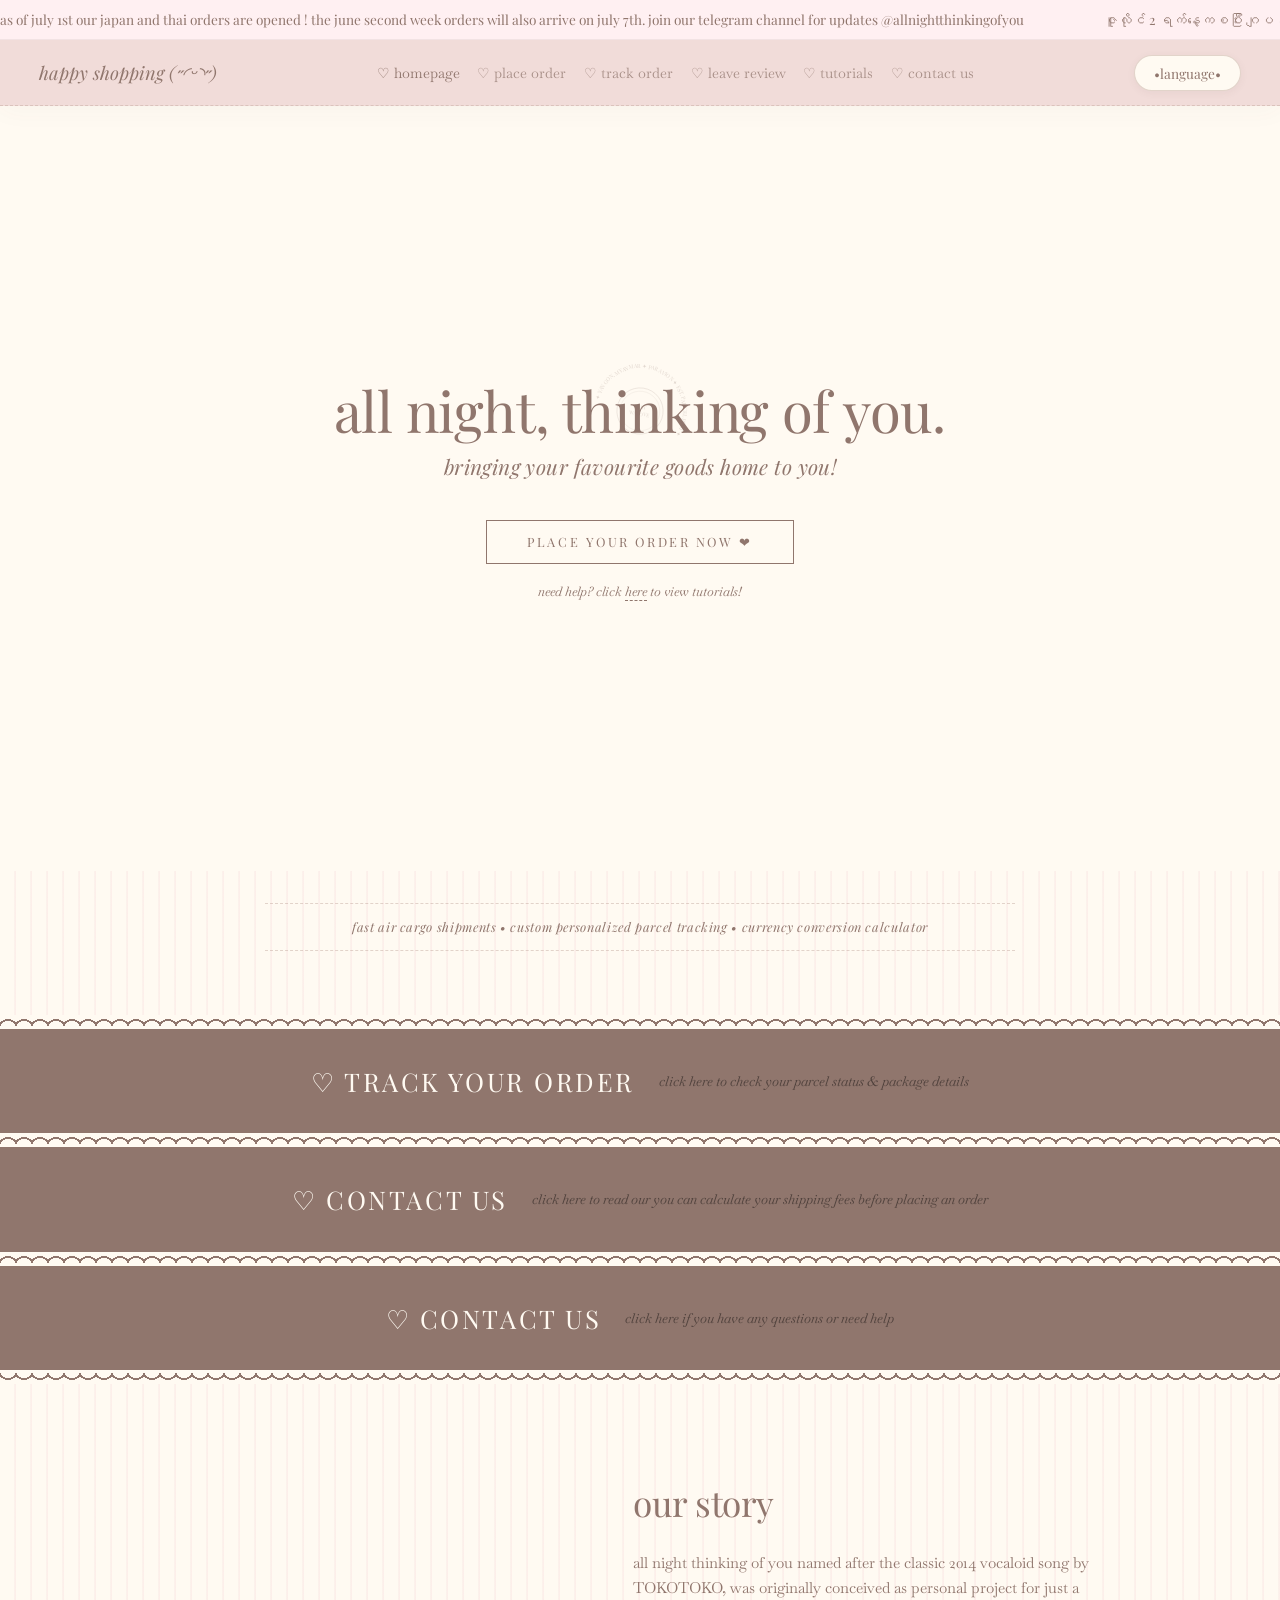
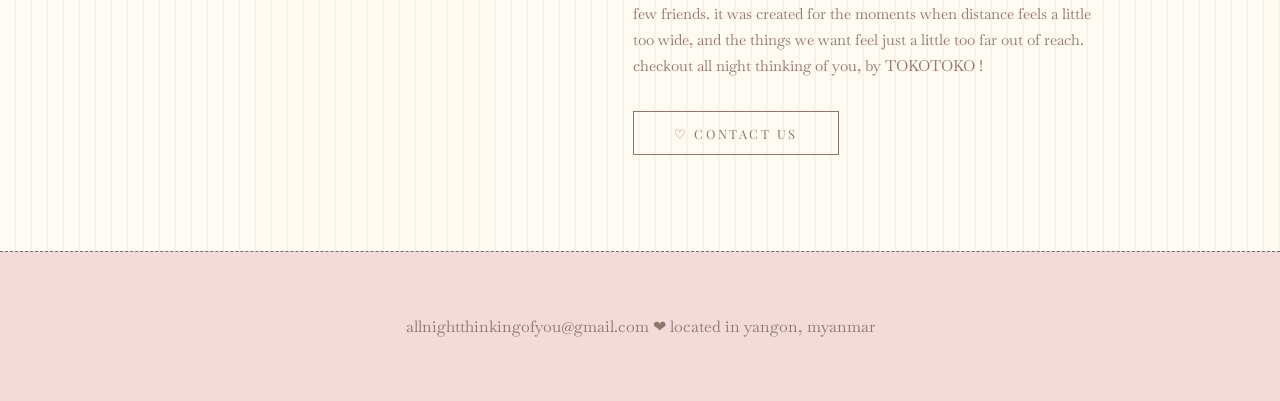
==== commit 559812f3: "website" ====
--- a/index.html
+++ b/index.html
@@ -1,473 +1,473 @@
-<!DOCTYPE html>
-<html lang="en">
-<head>
-    <meta charset="UTF-8">
-    <meta name="viewport" content="width=device-width, initial-scale=1.0">
-    <title data-i18n-title="page_title_home">片 HOMEPAGE</title>
-    <link rel="preconnect" href="https://fonts.googleapis.com">
-    <link rel="preconnect" href="https://fonts.gstatic.com" crossorigin>
-    <link href="https://fonts.googleapis.com/css2?family=Baskervville:ital@0;1&family=Pinyon+Script&family=Playfair+Display:ital,wght@0,400..900;1,400..900&display=swap" rel="stylesheet">
-    <link rel="stylesheet" href="/style.css">
-    <style>
-
-
-        body {
-            background-color: var(--bg-porcelain);
-            overflow-x: hidden;
-            margin: 0;
-        }
-
-        .main-container {
-            max-width: 100%;
-            width: 100%;
-            margin: 0;
-            padding: 0;
-        }
-
-  
-        .hero-collage-section {
-            position: relative;
-            min-height: 85vh;
-            display: flex;
-            align-items: center;
-            justify-content: center;
-            padding: 6rem 2rem;
-            text-align: center;
-            background-color: var(--bg-porcelain);
-        }
-
-        .hero-center-content {
-            max-width: 680px;
-            z-index: 10;
-            position: relative;
-        }
-
-        .hero-center-content h1 {
-            font-family: 'Playfair Display', serif;
-            font-size: 3.5rem;
-            font-weight: 400;
-            line-height: 1.2;
-            color: var(--type-dusty-mauve);
-            margin-bottom: 0.5rem;
-        }
-
-        .hero-center-content h1::before {
-            display: none !important; 
-        }
-
-        .hero-center-content .tagline {
-            font-family: 'Playfair Display', serif;
-            font-style: italic;
-            font-size: 1.3rem !important;
-            color: var(--type-dusty-mauve) !important;
-            margin-bottom: 2.5rem;
-            letter-spacing: 0.02em !important;
-        }
-
-        .floating-asset {
-            position: absolute;
-            pointer-events: none;
-            display: flex;
-            align-items: center;
-            justify-content: center;
-            filter: drop-shadow(0 8px 20px rgba(92, 75, 73, 0.12));
-            z-index: 2;
-        }
-        .floating-asset img {
-            width: 100%;
-            height: auto;
-            object-fit: cover;
-        }
-
-
-      
-        .editorial-cta-btn {
-            display: inline-block;
-            background: transparent;
-            color: var(--type-dusty-mauve);
-            padding: 0.8rem 2.5rem;
-            text-decoration: none;
-            font-family: 'Playfair Display', serif;
-            font-size: 0.8rem;
-            letter-spacing: 0.2em;
-            text-transform: uppercase;
-            border: 1px solid var(--type-dusty-mauve);
-            transition: all 0.4s cubic-bezier(0.25, 1, 0.5, 1);
-            box-shadow: none;
-        }
-
-        .editorial-cta-btn:hover {
-            background: var(--type-dusty-mauve);
-            color: var(--bg-porcelain);
-            transform: translateY(-2px);
-        }
-
-        .order-hint-text {
-            font-family: 'Baskervville', serif;
-            font-size: 0.82rem;
-            margin-top: 1.2rem;
-            font-style: italic;
-            color: var(--accent-antique-rose);
-        }
-
-        .order-hint-text a {
-            color: var(--type-dusty-mauve);
-            text-decoration: none;
-            border-bottom: 1px dashed var(--type-dusty-mauve);
-        }
-
-        .postmark {
-            position: absolute;
-            top: -20px;
-            left: 50%;
-            transform: translateX(-50%) rotate(8deg);
-            width: 110px;
-            height: 110px;
-            color: var(--type-dusty-mauve);
-            opacity: 0.25;
-            pointer-events: none;
-        }
-
-
-        .services-ribbons-container {
-            position: relative;
-            width: 100%;
-            background-color: var(--type-dusty-mauve); 
-            padding: 0;
-            margin: 4rem 0;
-        }
-
-        .ribbon-flower-left {
-            position: absolute;
-            left: -40px;
-            top: 50%;
-            transform: translateY(-50%);
-            width: 180px;
-            z-index: 20;
-            pointer-events: none;
-        }
-        .ribbon-flower-right {
-            position: absolute;
-            right: -20px;
-            top: 50%;
-            transform: translateY(-50%);
-            width: 160px;
-            z-index: 20;
-            pointer-events: none;
-        }
-
-        .ribbon-link-wrapper {
-            text-decoration: none;
-            display: block;
-        }
-
-        .ribbon-band {
-            position: relative;
-            width: 100%;
-            padding: 2.2rem 1rem;
-            text-align: center;
-            display: flex;
-            align-items: center;
-            justify-content: center;
-            gap: 1.5rem;
-            transition: background-color 0.3s ease;
-        }
-
-        .ribbon-link-wrapper:not(:last-child) .ribbon-band {
-            border-bottom: none;
-        }
-
-        .ribbon-link-wrapper:hover .ribbon-band {
-            background-color: #6d5b59; 
-        }
-
-        .ribbon-title {
-            font-family: 'Playfair Display', serif;
-            font-size: 1.6rem;
-            color: var(--bg-porcelain);
-            letter-spacing: 0.1em;
-            text-transform: uppercase;
-        }
-
-        .ribbon-desc {
-            font-family: 'Baskervville', serif;
-            font-size: 0.85rem;
-            color: var(--accent-tea-rose);
-            font-style: italic;
-            opacity: 0.85;
-        }
-
-        .lace-divider {
-            width: 100%;
-            height: 14px;
-            background-color: var(--bg-porcelain);
-            background-image: radial-gradient(circle at 50% 14px, transparent 8px, var(--type-dusty-mauve) 8px, var(--type-dusty-mauve) 10px, transparent 10px);
-            background-size: 16px 14px;
-            position: relative;
-        }
-        .lace-divider.bottom {
-            transform: rotate(180deg);
-        }
-
-        .editorial-bio-section {
-            max-width: 980px;
-            margin: 6rem auto;
-            padding: 0 2rem;
-            display: grid;
-            grid-template-columns: 1fr 1.2fr;
-            gap: 4rem;
-            align-items: center;
-        }
-
-
-        .bio-image-frame img {
-            width: 100%;
-            height: 100%;
-            object-fit: cover;
-            display: block;
-            position: static !important; 
-            box-shadow: 0 8px 20px rgba(0,0,0,0.05);
-        }
-
-
-        .youtube-embed-wrapper {
-            position: relative;
-            width: 100%;
-            height: 100%;
-            min-height: 180px;
-        }
-
-        .youtube-embed-wrapper iframe {
-            width: 100%;
-            height: 100%;
-            border: none;
-            border-radius: 2px;
-        }
-
-        .bio-text-box h2 {
-            font-family: 'Playfair Display', serif;
-            font-size: 2.2rem;
-            line-height: 1.3;
-            color: var(--type-dusty-mauve);
-            margin-bottom: 1.5rem;
-        }
-
-        .bio-text-box h2 span.script-style {
-            font-family: 'Playfair Display', serif;
-            font-style: italic;
-            font-weight: 400;
-        }
-
-        .bio-paragraph {
-            font-family: 'Baskervville', serif;
-            font-size: 0.95rem;
-            line-height: 1.7;
-            color: var(--type-dusty-mauve);
-            margin-bottom: 2rem;
-        }
-
- 
-        .quick-highlights-line {
-            text-align: center;
-            font-family: 'Playfair Display', serif;
-            font-size: 0.8rem;
-            font-style: italic;
-            letter-spacing: 0.05em;
-            color: var(--type-dusty-mauve);
-            margin: 2rem auto;
-            max-width: 750px;
-            padding: 0.9rem 1rem;
-            border-top: 1px dashed var(--tone-oat-silk);
-            border-bottom: 1px dashed var(--tone-oat-silk);
-        }
-
-        @media (max-width: 992px) {
-            .editorial-bio-section {
-                grid-template-columns: 1fr;
-                gap: 2rem;
-                max-width: 600px;
-            }
-            .bio-image-frame {
-                margin-bottom: 2rem;
-            }
-            .floating-asset {
-                opacity: 0.3; 
-            }
-        }
-
-        @media (max-width: 768px) {
-            .hero-collage-section {
-                min-height: auto;
-                padding: 4rem 1.5rem;
-            }
-            .hero-center-content h1 {
-                font-size: 2.4rem;
-            }
-
-      
-            .floating-asset {
-                display: flex !important; 
-                opacity: 0.45; 
-            }
-
-      
-     
-            .asset-picnic { 
-                display: none !important; 
-            }
-
-            .bio-image-frame {
-                grid-template-columns: 1fr 1fr !important;
-                gap: 0.75rem !important;
-                width: 100%;
-                box-sizing: border-box;
-            }
-
-            .bio-image-frame img,
-            .youtube-embed-wrapper {
-                aspect-ratio: 1 / 1.25 !important; 
-                min-height: auto !important;
-            }
-
-       
-            .bio-text-box h2 {
-                font-size: 1.5rem !important;
-                text-align: center;
-                line-height: 1.4;
-            }
-            .bio-paragraph {
-                font-size: 0.9rem !important;
-                text-align: center;
-            }
-            .bio-text-box span {
-                text-align: center;
-            }
-            .bio-text-box .editorial-cta-btn {
-                display: block;
-                text-align: center;
-                margin: 0 auto;
-                max-width: 180px;
-            }
-
-
-            .ribbon-band {
-                flex-direction: column;
-                gap: 0.3rem;
-                padding: 1.5rem 1rem;
-            }
-            .ribbon-title {
-                font-size: 1.2rem;
-            }
-            .ribbon-flower-left, .ribbon-flower-right {
-                display: none;
-            }
-        }
-    </style>
-</head>
-<body>
-
-
-    <header id="global-header" class="site-header"></header>
-
-    <main class="main-container">
-        
-
-        <section class="hero-collage-section choices-container fade-up delay-1">
-           
-
-            <div class="hero-center-content">
-                <svg class="postmark" viewBox="0 0 200 200" aria-hidden="true">
-                    <path id="postmarkCircle" d="M 100,100 m -78,0 a 78,78 0 1,1 156,0 a 78,78 0 1,1 -156,0" fill="none"/>
-                    <text font-family="'Playfair Display', serif" font-size="10" fill="currentColor">
-                        <textPath href="#postmarkCircle" startOffset="2%">✦ YANGON, MYANMAR ✦ PAR AVION ✦ EST. PARCEL POST ✦</textPath>
-                    </text>
-                    <circle cx="100" cy="100" r="42" fill="none" stroke="currentColor" stroke-width="1"/>
-                    <circle cx="100" cy="100" r="36" fill="none" stroke="currentColor" stroke-width="0.5"/>
-                    <text x="100" y="96" text-anchor="middle" font-family="'Playfair Display', serif" font-size="9" fill="currentColor">SENT</text>
-                    <text x="100" y="109" text-anchor="middle" font-family="'Playfair Display', serif" font-size="9" fill="currentColor">W/ LOVE</text>
-                </svg>
-                
-                <h1 data-i18n="home_hero_title">all night, thinking of you.</h1>
-                <p class="tagline" data-i18n="home_tagline">bringing FUCLK world closer to you, one parcel at a time.</p>
-                
-                <div class="cta-wrapper">
-                    <a href="/order" class="editorial-cta-btn" data-i18n="home_cta">place your order now 🎀</a>
-                    <div class="order-hint-text" data-i18n="home_tutorial_hint">
-                       need help? click <a href="/tutorial">here</a> to view tutorials!
-                    </div>
-                </div>
-            </div>
-        </section>
-
-        <div class="quick-highlights-line fade-up delay-2" data-i18n="home_highlights">
-            fast air cargo shipments • custom personalized parcel tracking • currency conversion calculator 
-        </div>
-
-        <section class="services-ribbons-container fade-up delay-2">
-            
-            <div class="lace-divider"></div>
-           
-         <a href="/track" class="ribbon-link-wrapper">
-                <div class="ribbon-band">
-                    <span class="ribbon-title" data-i18n="home_link_track_title">片 track your order</span>
-                    <span class="ribbon-desc" data-i18n="home_link_track_desc">— click bitch to check your parcel status & package details 🎀</span>
-                </div>
-            </a>
-            
-            <div class="lace-divider"></div>
-
-  
-            <a href="/shipping" class="ribbon-link-wrapper">
-                <div class="ribbon-band">
-                    <span class="ribbon-title" data-i18n="home_link_terms_title">片 SHIPPING CALCULATOR</span>
-                    <span class="ribbon-desc" data-i18n="home_link_terms_desc">— do read our shipping rules before placing an order 🎀</span>
-                </div>
-            </a>
-            
-            <div class="lace-divider"></div>
-
-     
-            <a href="/contactus" class="ribbon-link-wrapper">
-                <div class="ribbon-band">
-                    <span class="ribbon-title" data-i18n="home_link_faq_title">片 f.a.q. & guides</span>
-                    <span class="ribbon-desc" data-i18n="home_link_faq_desc">— click here if you have any questions or need help 🎀</span>
-                </div>
-            </a>
-            
-            <div class="lace-divider bottom"></div>
-        </section>
-      
-
-        <section class="editorial-bio-section fade-up delay-2">
-            
-                <div class="youtube-embed-wrapper">
-                
-           <iframe width="560" height="315" src="https://www.youtube.com/embed/sFhKP57Nk1U?si=k0WlFZwjcdyBaPLT" title="YouTube video player" frameborder="0" allow="accelerometer; autoplay; clipboard-write; encrypted-media; gyroscope; picture-in-picture; web-share" referrerpolicy="strict-origin-when-cross-origin" allowfullscreen></iframe>
-                          
-                    </iframe>
-                </div>
-            </div>
- 
-            <div class="bio-text-box">
-                <h2 data-i18n="home_quote_heading">Thoughtful service for matching manifestations <br><span class="script-style">with love and elegant style</span></h2>
-                <p class="bio-paragraph" data-i18n="home_quote">
-                    "all night thinking of you named after the classic 2014 vocaloid song by TOKOTOKO, was originally conceived as personal project for just a few friends. it was created for the moments when distance feels a little too wide, and the things we want feel just a little too far out of reach.
-we wanted to create a safe, aesthetic space in myanmar where you can effortlessly get your hands on the items you've been dreaming about from japan and thailand.
-
-checkout TOKOTOKO's all night thinking of you!"
-                </p>                
-                <a href="/terms" class="editorial-cta-btn" data-i18n="home_link_terms_title">Read Our Story</a>
-            </div>
-        </section>
-        
-    </main>
-
-    <footer class="site-footer fade-up delay-2">
-        <p data-i18n="global_footer_info">allnightthinkingofyou@gmail.com ❤︎⁠ located in yangon, myanmar</p>
-    </footer>
-
-
-    <script src="/lang-switch.js"></script>
-    <script src="/site-header.js"></script>
-</body>
+<!DOCTYPE html>
+<html lang="en">
+<head>
+    <meta charset="UTF-8">
+    <meta name="viewport" content="width=device-width, initial-scale=1.0">
+    <title data-i18n-title="page_title_home">片 HOMEPAGE</title>
+    <link rel="preconnect" href="https://fonts.googleapis.com">
+    <link rel="preconnect" href="https://fonts.gstatic.com" crossorigin>
+    <link href="https://fonts.googleapis.com/css2?family=Baskervville:ital@0;1&family=Pinyon+Script&family=Playfair+Display:ital,wght@0,400..900;1,400..900&display=swap" rel="stylesheet">
+    <link rel="stylesheet" href="/style.css">
+    <style>
+
+
+        body {
+            background-color: var(--bg-porcelain);
+            overflow-x: hidden;
+            margin: 0;
+        }
+
+        .main-container {
+            max-width: 100%;
+            width: 100%;
+            margin: 0;
+            padding: 0;
+        }
+
+  
+        .hero-collage-section {
+            position: relative;
+            min-height: 85vh;
+            display: flex;
+            align-items: center;
+            justify-content: center;
+            padding: 6rem 2rem;
+            text-align: center;
+            background-color: var(--bg-porcelain);
+        }
+
+        .hero-center-content {
+            max-width: 680px;
+            z-index: 10;
+            position: relative;
+        }
+
+        .hero-center-content h1 {
+            font-family: 'Playfair Display', serif;
+            font-size: 3.5rem;
+            font-weight: 400;
+            line-height: 1.2;
+            color: var(--type-dusty-mauve);
+            margin-bottom: 0.5rem;
+        }
+
+        .hero-center-content h1::before {
+            display: none !important; 
+        }
+
+        .hero-center-content .tagline {
+            font-family: 'Playfair Display', serif;
+            font-style: italic;
+            font-size: 1.3rem !important;
+            color: var(--type-dusty-mauve) !important;
+            margin-bottom: 2.5rem;
+            letter-spacing: 0.02em !important;
+        }
+
+        .floating-asset {
+            position: absolute;
+            pointer-events: none;
+            display: flex;
+            align-items: center;
+            justify-content: center;
+            filter: drop-shadow(0 8px 20px rgba(92, 75, 73, 0.12));
+            z-index: 2;
+        }
+        .floating-asset img {
+            width: 100%;
+            height: auto;
+            object-fit: cover;
+        }
+
+
+      
+        .editorial-cta-btn {
+            display: inline-block;
+            background: transparent;
+            color: var(--type-dusty-mauve);
+            padding: 0.8rem 2.5rem;
+            text-decoration: none;
+            font-family: 'Playfair Display', serif;
+            font-size: 0.8rem;
+            letter-spacing: 0.2em;
+            text-transform: uppercase;
+            border: 1px solid var(--type-dusty-mauve);
+            transition: all 0.4s cubic-bezier(0.25, 1, 0.5, 1);
+            box-shadow: none;
+        }
+
+        .editorial-cta-btn:hover {
+            background: var(--type-dusty-mauve);
+            color: var(--bg-porcelain);
+            transform: translateY(-2px);
+        }
+
+        .order-hint-text {
+            font-family: 'Baskervville', serif;
+            font-size: 0.82rem;
+            margin-top: 1.2rem;
+            font-style: italic;
+            color: var(--accent-antique-rose);
+        }
+
+        .order-hint-text a {
+            color: var(--type-dusty-mauve);
+            text-decoration: none;
+            border-bottom: 1px dashed var(--type-dusty-mauve);
+        }
+
+        .postmark {
+            position: absolute;
+            top: -20px;
+            left: 50%;
+            transform: translateX(-50%) rotate(8deg);
+            width: 110px;
+            height: 110px;
+            color: var(--type-dusty-mauve);
+            opacity: 0.25;
+            pointer-events: none;
+        }
+
+
+        .services-ribbons-container {
+            position: relative;
+            width: 100%;
+            background-color: var(--type-dusty-mauve); 
+            padding: 0;
+            margin: 4rem 0;
+        }
+
+        .ribbon-flower-left {
+            position: absolute;
+            left: -40px;
+            top: 50%;
+            transform: translateY(-50%);
+            width: 180px;
+            z-index: 20;
+            pointer-events: none;
+        }
+        .ribbon-flower-right {
+            position: absolute;
+            right: -20px;
+            top: 50%;
+            transform: translateY(-50%);
+            width: 160px;
+            z-index: 20;
+            pointer-events: none;
+        }
+
+        .ribbon-link-wrapper {
+            text-decoration: none;
+            display: block;
+        }
+
+        .ribbon-band {
+            position: relative;
+            width: 100%;
+            padding: 2.2rem 1rem;
+            text-align: center;
+            display: flex;
+            align-items: center;
+            justify-content: center;
+            gap: 1.5rem;
+            transition: background-color 0.3s ease;
+        }
+
+        .ribbon-link-wrapper:not(:last-child) .ribbon-band {
+            border-bottom: none;
+        }
+
+        .ribbon-link-wrapper:hover .ribbon-band {
+            background-color: #6d5b59; 
+        }
+
+        .ribbon-title {
+            font-family: 'Playfair Display', serif;
+            font-size: 1.6rem;
+            color: var(--bg-porcelain);
+            letter-spacing: 0.1em;
+            text-transform: uppercase;
+        }
+
+        .ribbon-desc {
+            font-family: 'Baskervville', serif;
+            font-size: 0.85rem;
+            color: var(--accent-tea-rose);
+            font-style: italic;
+            opacity: 0.85;
+        }
+
+        .lace-divider {
+            width: 100%;
+            height: 14px;
+            background-color: var(--bg-porcelain);
+            background-image: radial-gradient(circle at 50% 14px, transparent 8px, var(--type-dusty-mauve) 8px, var(--type-dusty-mauve) 10px, transparent 10px);
+            background-size: 16px 14px;
+            position: relative;
+        }
+        .lace-divider.bottom {
+            transform: rotate(180deg);
+        }
+
+        .editorial-bio-section {
+            max-width: 980px;
+            margin: 6rem auto;
+            padding: 0 2rem;
+            display: grid;
+            grid-template-columns: 1fr 1.2fr;
+            gap: 4rem;
+            align-items: center;
+        }
+
+
+        .bio-image-frame img {
+            width: 100%;
+            height: 100%;
+            object-fit: cover;
+            display: block;
+            position: static !important; 
+            box-shadow: 0 8px 20px rgba(0,0,0,0.05);
+        }
+
+
+        .youtube-embed-wrapper {
+            position: relative;
+            width: 100%;
+            height: 100%;
+            min-height: 180px;
+        }
+
+        .youtube-embed-wrapper iframe {
+            width: 100%;
+            height: 100%;
+            border: none;
+            border-radius: 2px;
+        }
+
+        .bio-text-box h2 {
+            font-family: 'Playfair Display', serif;
+            font-size: 2.2rem;
+            line-height: 1.3;
+            color: var(--type-dusty-mauve);
+            margin-bottom: 1.5rem;
+        }
+
+        .bio-text-box h2 span.script-style {
+            font-family: 'Playfair Display', serif;
+            font-style: italic;
+            font-weight: 400;
+        }
+
+        .bio-paragraph {
+            font-family: 'Baskervville', serif;
+            font-size: 0.95rem;
+            line-height: 1.7;
+            color: var(--type-dusty-mauve);
+            margin-bottom: 2rem;
+        }
+
+ 
+        .quick-highlights-line {
+            text-align: center;
+            font-family: 'Playfair Display', serif;
+            font-size: 0.8rem;
+            font-style: italic;
+            letter-spacing: 0.05em;
+            color: var(--type-dusty-mauve);
+            margin: 2rem auto;
+            max-width: 750px;
+            padding: 0.9rem 1rem;
+            border-top: 1px dashed var(--tone-oat-silk);
+            border-bottom: 1px dashed var(--tone-oat-silk);
+        }
+
+        @media (max-width: 992px) {
+            .editorial-bio-section {
+                grid-template-columns: 1fr;
+                gap: 2rem;
+                max-width: 600px;
+            }
+            .bio-image-frame {
+                margin-bottom: 2rem;
+            }
+            .floating-asset {
+                opacity: 0.3; 
+            }
+        }
+
+        @media (max-width: 768px) {
+            .hero-collage-section {
+                min-height: auto;
+                padding: 4rem 1.5rem;
+            }
+            .hero-center-content h1 {
+                font-size: 2.4rem;
+            }
+
+      
+            .floating-asset {
+                display: flex !important; 
+                opacity: 0.45; 
+            }
+
+      
+     
+            .asset-picnic { 
+                display: none !important; 
+            }
+
+            .bio-image-frame {
+                grid-template-columns: 1fr 1fr !important;
+                gap: 0.75rem !important;
+                width: 100%;
+                box-sizing: border-box;
+            }
+
+            .bio-image-frame img,
+            .youtube-embed-wrapper {
+                aspect-ratio: 1 / 1.25 !important; 
+                min-height: auto !important;
+            }
+
+       
+            .bio-text-box h2 {
+                font-size: 1.5rem !important;
+                text-align: center;
+                line-height: 1.4;
+            }
+            .bio-paragraph {
+                font-size: 0.9rem !important;
+                text-align: center;
+            }
+            .bio-text-box span {
+                text-align: center;
+            }
+            .bio-text-box .editorial-cta-btn {
+                display: block;
+                text-align: center;
+                margin: 0 auto;
+                max-width: 180px;
+            }
+
+
+            .ribbon-band {
+                flex-direction: column;
+                gap: 0.3rem;
+                padding: 1.5rem 1rem;
+            }
+            .ribbon-title {
+                font-size: 1.2rem;
+            }
+            .ribbon-flower-left, .ribbon-flower-right {
+                display: none;
+            }
+        }
+    </style>
+</head>
+<body>
+
+
+    <header id="global-header" class="site-header"></header>
+
+    <main class="main-container">
+        
+
+        <section class="hero-collage-section choices-container fade-up delay-1">
+           
+
+            <div class="hero-center-content">
+                <svg class="postmark" viewBox="0 0 200 200" aria-hidden="true">
+                    <path id="postmarkCircle" d="M 100,100 m -78,0 a 78,78 0 1,1 156,0 a 78,78 0 1,1 -156,0" fill="none"/>
+                    <text font-family="'Playfair Display', serif" font-size="10" fill="currentColor">
+                        <textPath href="#postmarkCircle" startOffset="2%">✦ YANGON, MYANMAR ✦ PAR AVION ✦ EST. PARCEL POST ✦</textPath>
+                    </text>
+                    <circle cx="100" cy="100" r="42" fill="none" stroke="currentColor" stroke-width="1"/>
+                    <circle cx="100" cy="100" r="36" fill="none" stroke="currentColor" stroke-width="0.5"/>
+                    <text x="100" y="96" text-anchor="middle" font-family="'Playfair Display', serif" font-size="9" fill="currentColor">SENT</text>
+                    <text x="100" y="109" text-anchor="middle" font-family="'Playfair Display', serif" font-size="9" fill="currentColor">W/ LOVE</text>
+                </svg>
+                
+                <h1 data-i18n="home_hero_title">all night, thinking of you.</h1>
+                <p class="tagline" data-i18n="home_tagline">bringing FUCLK world closer to you, one parcel at a time.</p>
+                
+                <div class="cta-wrapper">
+                    <a href="/order" class="editorial-cta-btn" data-i18n="home_cta">place your order now 🎀</a>
+                    <div class="order-hint-text" data-i18n="home_tutorial_hint">
+                       need help? click <a href="/tutorial">here</a> to view tutorials!
+                    </div>
+                </div>
+            </div>
+        </section>
+
+        <div class="quick-highlights-line fade-up delay-2" data-i18n="home_highlights">
+            fast air cargo shipments • custom personalized parcel tracking • currency conversion calculator 
+        </div>
+
+        <section class="services-ribbons-container fade-up delay-2">
+            
+            <div class="lace-divider"></div>
+           
+         <a href="/track" class="ribbon-link-wrapper">
+                <div class="ribbon-band">
+                    <span class="ribbon-title" data-i18n="home_link_track_title">片 track your order</span>
+                    <span class="ribbon-desc" data-i18n="home_link_track_desc">— click bitch to check your parcel status & package details 🎀</span>
+                </div>
+            </a>
+            
+            <div class="lace-divider"></div>
+
+  
+            <a href="/shipping" class="ribbon-link-wrapper">
+                <div class="ribbon-band">
+                    <span class="ribbon-title" data-i18n="home_link_terms_title">片 SHIPPING CALCULATOR</span>
+                    <span class="ribbon-desc" data-i18n="home_link_terms_desc">— do read our shipping rules before placing an order 🎀</span>
+                </div>
+            </a>
+            
+            <div class="lace-divider"></div>
+
+     
+            <a href="/contactus" class="ribbon-link-wrapper">
+                <div class="ribbon-band">
+                    <span class="ribbon-title" data-i18n="home_link_faq_title">片 f.a.q. & guides</span>
+                    <span class="ribbon-desc" data-i18n="home_link_faq_desc">— click here if you have any questions or need help 🎀</span>
+                </div>
+            </a>
+            
+            <div class="lace-divider bottom"></div>
+        </section>
+      
+
+        <section class="editorial-bio-section fade-up delay-2">
+            
+                <div class="youtube-embed-wrapper">
+                
+           <iframe width="560" height="315" src="https://www.youtube.com/embed/sFhKP57Nk1U?si=k0WlFZwjcdyBaPLT" title="YouTube video player" frameborder="0" allow="accelerometer; autoplay; clipboard-write; encrypted-media; gyroscope; picture-in-picture; web-share" referrerpolicy="strict-origin-when-cross-origin" allowfullscreen></iframe>
+                          
+                    </iframe>
+                </div>
+            </div>
+ 
+            <div class="bio-text-box">
+                <h2 data-i18n="home_quote_heading">Thoughtful service for matching manifestations <br><span class="script-style">with love and elegant style</span></h2>
+                <p class="bio-paragraph" data-i18n="home_quote">
+                    "all night thinking of you named after the classic 2014 vocaloid song by TOKOTOKO, was originally conceived as personal project for just a few friends. it was created for the moments when distance feels a little too wide, and the things we want feel just a little too far out of reach.
+we wanted to create a safe, aesthetic space in myanmar where you can effortlessly get your hands on the items you've been dreaming about from japan and thailand.
+
+checkout TOKOTOKO's all night thinking of you!"
+                </p>                
+                <a href="/contactus" class="editorial-cta-btn" data-i18n="home_link_terms_title">Read Our Story</a>
+            </div>
+        </section>
+        
+    </main>
+
+    <footer class="site-footer fade-up delay-2">
+        <p data-i18n="global_footer_info">allnightthinkingofyou@gmail.com ❤︎⁠ located in yangon, myanmar</p>
+    </footer>
+
+
+    <script src="/lang-switch.js"></script>
+    <script src="/site-header.js"></script>
+</body>
 </html>
--- a/style.css
+++ b/style.css
@@ -1,1150 +1,1190 @@
-@import url('https://fonts.googleapis.com/css2?family=Baskervville:ital,wght@0,400;1,400&family=Pinyon+Script&family=Playfair+Display:ital,wght@0,400..900;1,400..900&display=swap');
-
-:root {
-    /* ─── EXACT PALETTE FROM image_7da518.jpg ─── */
-    --clr-milk-foam: #FFFAF2;
-    --clr-vanilla-linen: #F1DCD9;
-    --clr-strawberry-milk: #90766D;
-    --clr-soft-peach-milk: #00000084;
-    --clr-blanced-almond: #bca0966f;
-    
-    
-    --clr-deep-luxury-taupe: #90766D; 
-
-   
-    --bg-porcelain: var(--clr-milk-foam);
-    --bg-powder-blush: var(--clr-strawberry-milk);
-    --bg-vintage-lace: var(--clr-vanilla-linen);
-    --accent-tea-rose: var(--clr-soft-peach-milk);
-    --accent-antique-rose: var(--clr-strawberry-milk);
-    --tone-oat-silk: var(--clr-blanced-almond);
-    --type-dusty-mauve: var(--clr-deep-luxury-taupe);
-
- 
-    --bg-cream: var(--bg-porcelain);
-    --text-dark: var(--type-dusty-mauve);
-    --text-sepia: var(--type-dusty-mauve);
-    --text-espresso: var(--type-dusty-mauve);
-    --text-light-sepia: var(--accent-antique-rose);
-    --accent-rose: var(--accent-tea-rose);
-    --accent-rose-faint: var(--bg-powder-blush);
-    --border-soft: var(--tone-oat-silk);
-    --border-thin: rgba(234, 223, 214, 0.4);
-}
-
-
-* {
-    box-sizing: border-box;
-    margin: 0;
-    padding: 0;
-}
-
-body {
-    background-color: var(--bg-porcelain);
-    background-image: repeating-linear-gradient(90deg, transparent, transparent 14px, #f1d9d936 14px, rgba(246, 199, 207, 0.25) 16px);
-    color: var(--type-dusty-mauve);
-    font-family: 'Baskervville', serif;
-    font-size: 0.95rem;
-    padding-top: 0;
-    min-height: 100vh;
-    display: flex;
-    flex-direction: column;
-}
-
-.main-container {
-    max-width: 1080px;
-    width: 100%;
-    margin: 3rem auto 6rem auto;
-    padding: 0 1.5rem;
-}
-
-
-.editorial-title::before,
-.welcome-section h1::before,
-.about-hero h2::before {
-    content: "";
-    display: block;
-    width: 50px;
-    height: 30px;
-    margin: 0 auto 0.75rem auto;
-    background-repeat: no-repeat;
-    background-position: center;
-    background-image: url("data:image/svg+xml,%3Csvg xmlns='http://www.w3.org/2000/svg' viewBox='0 0 100 100'%3E%3Cpath fill='%235C4B49' d='M50,45 C40,22 12,22 22,50 C32,78 45,55 50,52 C55,55 68,78 78,50 C88,22 60,22 50,45 Z M50,52 C44,68 32,92 26,92 C20,92 36,70 50,55 Z M50,52 C56,68 68,92 74,92 C80,92 64,70 50,55 Z'/%3E%3C/svg%3E");
-}
-
-
-h1, h2, h3, .editorial-title {
-    font-family: 'Playfair Display', serif;
-    font-weight: 400;
-    letter-spacing: -0.01em;
-    color: var(--type-dusty-mauve);
-}
-
-.editorial-subtitle, .banner-desc, .tagline {
-    font-family: 'Pinyon Script', cursive;
-    font-size: 1.6rem !important;
-    text-transform: none !important;
-    color: var(--type-dusty-mauve) !important;
-    letter-spacing: 0 !important;
-}
-
-
-
-.top-header-navigation {
-    position: sticky; 
-    top: 0;
-    left: 0;
-    width: 100%;
-    background-color: var(--bg-vintage-lace) !important;
-    border-bottom: 1px dashed var(--tone-oat-silk);
-    z-index: 99999;
-    box-shadow: 0 4px 25px rgba(92, 75, 73, 0.04);
-}
-
-.header-inner {
-    max-width: 1250px;
-    margin: 0 auto;
-    padding: 0.9rem 1.5rem;
-    display: flex;
-    align-items: center;
-    justify-content: space-between;
-    gap: 1rem;
-}
-
-.sidebar-brand {
-    font-family: 'Playfair Display', serif;
-    font-size: 1.15rem;
-    color: var(--type-dusty-mauve);
-    font-style: italic;
-    white-space: nowrap;
-}
-
-.sidebar-links {
-    display: flex;
-    flex-direction: row;
-    align-items: center;
-    justify-content: center;
-    gap: 1.1rem;
-    flex-wrap: wrap;
-}
-
-.side-nav-btn {
-    text-decoration: none;
-    color: var(--type-dusty-mauve);
-    font-family: 'Baskervville', serif;
-    font-size: 0.9rem;
-    opacity: 0.75;
-    transition: all 0.25s ease;
-    white-space: nowrap;
-}
-
-.side-nav-btn:hover, 
-.side-nav-btn.active {
-    opacity: 1;
-    color: var(--accent-antique-rose);
-}
-
-.lang-bookmark-trigger {
-    position: relative;
-    display: inline-flex;
-    align-items: center;
-}
-
-.lang-bookmark-tab-face {
-    padding: 0.45rem 1.2rem;
-    background-color: var(--bg-porcelain);
-    border: 1px dashed var(--type-dusty-mauve);
-    border-radius: 30px;
-    cursor: pointer;
-    box-shadow: 2px 2px 0px var(--accent-tea-rose);
-    transition: all 0.25s ease;
-}
-
-.lang-bookmark-trigger:hover .lang-bookmark-tab-face {
-    background-color: var(--bg-powder-blush);
-    box-shadow: 2px 2px 0px var(--type-dusty-mauve);
-}
-
-.lang-bookmark-tab-face span {
-    font-family: 'Playfair Display', serif;
-    font-size: 0.8rem;
-    font-style: italic;
-    color: var(--type-dusty-mauve);
-}
-
-
-.lang-bookmark-content {
-    position: absolute;
-    right: 0;
-    top: 100%;
-    margin-top: 0.75rem;
-    background-color: var(--bg-porcelain);
-    border: 3px double var(--tone-oat-silk);
-    border-radius: 16px;
-    padding: 1.4rem 1.1rem 1.1rem 1.1rem;
-    display: flex;
-    flex-direction: column;
-    gap: 0.75rem;
-    width: 220px;
-    box-shadow: 0 10px 30px rgba(92, 75, 73, 0.08), 4px 4px 0px var(--bg-powder-blush); 
-    opacity: 0;
-    visibility: hidden;
-    transform: translateY(10px);
-    transition: all 0.3s cubic-bezier(0.25, 1, 0.5, 1);
-}
-
-
-.lang-dropdown-ribbon {
-    width: 34px;
-    height: 18px;
-    margin: -0.5rem auto 0 auto;
-    background-repeat: no-repeat;
-    background-position: center;
-    background-image: url("data:image/svg+xml,%3Csvg xmlns='http://www.w3.org/2000/svg' viewBox='0 0 100 100'%3E%3Cpath fill='%23F6C7CF' d='M50,45 C40,22 12,22 22,50 C32,78 45,55 50,52 C55,55 68,78 78,50 C88,22 60,22 50,45 Z'/%3E%3C/svg%3E");
-}
-
-.lang-bookmark-title {
-    font-family: 'Pinyon Script', cursive;
-    font-size: 1.8rem;
-    text-align: center;
-    color: var(--type-dusty-mauve);
-    margin-bottom: 0.2rem;
-    line-height: 1;
-}
-
-.lang-bookmark-buttons {
-    display: flex;
-    flex-direction: column;
-    gap: 0.55rem;
-}
-
-.lang-pill-btn {
-    background: #ffffff;
-    border: 1px solid var(--tone-oat-silk);
-    border-radius: 20px;
-    padding: 0.5rem 1rem;
-    font-family: 'Baskervville', serif;
-    font-size: 0.88rem;
-    color: var(--type-dusty-mauve);
-    cursor: pointer;
-    display: flex;
-    align-items: center;
-    gap: 0.5rem;
-    width: 100%;
-    transition: all 0.2s ease;
-    text-align: left;
-}
-
-.lang-pill-btn .btn-heart {
-    font-size: 0.75rem;
-    opacity: 0.5;
-    transition: opacity 0.2s ease, transform 0.2s ease;
-}
-
-.lang-pill-btn:hover {
-    border-color: var(--type-dusty-mauve);
-    background-color: var(--bg-vintage-lace);
-    color: var(--type-dusty-mauve);
-    padding-left: 1.25rem; /* Soft kinetic sliding text effect on active hovers */
-}
-
-.lang-pill-btn:hover .btn-heart {
-    opacity: 1;
-    transform: scale(1.1);
-}
-
-.lang-bookmark-trigger:hover .lang-bookmark-content {
-    opacity: 1;
-    visibility: visible;
-    transform: translateY(0);
-}
-/* ==========================================================================
-   FINAL CLEANED MOBILE HEADER & OVERLAP FIX
-   ========================================================================== */
-  @media (max-width: 900px) {
-    /* Forces header containers into standard document flow so they push content down naturally */
-    .top-header-navigation,
-    #global-header {
-        position: sticky !important;
-        top: 0 !important;
-        left: 0 !important;
-        width: 100% !important;
-        height: auto !important;
-        z-index: 99999 !important;
-    }
-
-    /* Fixes the grid container stretching & restores breathing room on left/right edges */
-    .header-inner {
-        display: grid !important;
-        grid-template-columns: 1fr auto !important;
-        grid-template-rows: auto auto !important;
-        gap: 0.75rem 0rem !important;
-        padding: 1rem 1.2rem !important; /* FIXED: Keeps elements away from raw screen edges */
-        width: 100% !important;
-        max-width: 100vw !important;
-        box-sizing: border-box !important;
-        overflow: hidden !important;
-    }
-
-    /* Keeps brand text safe from clipping */
-    .sidebar-brand {
-        grid-column: 1;
-        grid-row: 1;
-        justify-self: start;
-        align-self: center;
-        font-size: 1.05rem !important;
-        padding-left: 0 !important; 
-        white-space: nowrap;
-    }
-
-    /* Keeps language trigger safe from clipping */
-    .lang-bookmark-trigger {
-        grid-column: 2;
-        grid-row: 1;
-        justify-self: end;
-        align-self: center;
-        padding-right: 0 !important; 
-    }
-
-    /* Full-width wrapping row for navigation links */
-    .sidebar-links {
-        grid-column: 1 / span 2;
-        grid-row: 2;
-        display: flex !important;
-        flex-wrap: wrap !important; /* FIXED: Allows links to wrap beautifully instead of breaking container width */
-        justify-content: center !important; /* Centers links beautifully on mobile layouts */
-        gap: 0.6rem 1.2rem !important;
-        width: 100% !important;
-        padding: 0.4rem 0 0.2rem 0 !important;
-        margin-left: 0 !important;
-        overflow-x: visible !important; /* Disables buggy horizontal tracks */
-    }
-
-    /* Restores link text contrast and legibility */
-    .side-nav-btn {
-        font-size: 0.88rem !important;
-        flex-shrink: 0 !important;
-        opacity: 0.85 !important; /* FIXED: Boosted visibility so they aren't ghosted/faded */
-        transform: scale(1) !important; /* Resets layout scale distortion */
-        transition: color 0.25s ease, opacity 0.25s ease;
-    }
-
-    .side-nav-btn:hover,
-    .side-nav-btn.active,
-    .side-nav-btn.active-scroll {
-        opacity: 1 !important;
-        color: var(--accent-antique-rose) !important;
-    }
-
-    /* Mobile Dropdown Panel Fix */
-    .lang-bookmark-content {
-        position: fixed !important;
-        top: auto !important;
-        bottom: 20px !important;
-        left: 50% !important;
-        right: auto !important;
-        transform: translateX(-50%) translateY(120%) !important;
-        width: calc(100vw - 32px) !important;
-        max-width: 340px !important;
-        z-index: 1000000 !important;
-        transition: transform 0.4s cubic-bezier(0.16, 1, 0.3, 1), opacity 0.4s ease !important;
-    }
-
-    .lang-bookmark-trigger.active-dropdown .lang-bookmark-content {
-        opacity: 1 !important;
-        visibility: visible !important;
-        transform: translateX(-50%) translateY(0) !important;
-    }
-}
-
-/* ─── INDEX SPECIFIC CORE OVERRIDES (FIXED SYNTAX) ─── */
-body {
-    background-color: var(--bg-porcelain);
-    overflow-x: hidden;
-    margin: 0;
-}
-
-/* ─── ASYMMETRICAL EDITORIAL DATA CARDS ─── */
-.white-editorial-card {
-    background: var(--bg-porcelain);
-    border: 4px double var(--tone-oat-silk);
-    padding: 2.2rem;
-    border-radius: 0px;
-    position: relative;
-    box-shadow: 6px 6px 0px var(--bg-powder-blush);
-    transition: transform 0.3s ease;
-}
-
-.dashboard-grid > .white-editorial-card:nth-child(odd) { transform: rotate(-0.5deg); }
-.dashboard-grid > .white-editorial-card:nth-child(even) { transform: rotate(0.5deg); }
-.white-editorial-card:hover { transform: rotate(0deg) translateY(-2px) !important; }
-
-.country-row-item, .goods-card {
-    background: var(--bg-porcelain);
-    border: 1px solid var(--accent-tea-rose);
-    padding: 1.25rem;
-    border-radius: 20px 4px 20px 4px; 
-    transition: all 0.3s ease;
-}
-
-.country-row-item:hover:not(.disabled), .goods-card.selected {
-    border-color: var(--type-dusty-mauve);
-    background-color: var(--bg-powder-blush);
-    transform: scale(1.01);
-}
-
-.country-row-item.disabled {
-    opacity: 0.5;
-    cursor: not-allowed;
-    background: #fcfbfa;
-}
-
-.country-row-name {
-    font-size: 1.05rem;
-    color: var(--text-dark);
-    font-weight: 400;
-}
-
-.country-row-desc {
-    font-size: 0.8rem;
-    color: var(--text-light-sepia);
-    font-style: italic;
-    line-height: 1.4;
-}
-
-.country-selector {
-    display: flex;
-    gap: 0.75rem;
-    margin-bottom: 2rem;
-}
-
-.country-radio-card {
-    flex: 1;
-    border: 1px solid var(--border-soft);
-    background: #ffffff;
-    padding: 0.75rem 1.2rem;
-    border-radius: 5px;
-    cursor: pointer;
-    display: flex;
-    align-items: center;
-    gap: 0.65rem;
-    font-family: 'Baskervville', serif;
-    font-size: 0.95rem;
-    color: var(--text-sepia);
-    transition: all 0.25s ease;
-}
-
-.country-radio-card.active {
-    border-color: var(--accent-rose);
-    background-color: var(--accent-rose-faint);
-    box-shadow: inset 0 0 0 1px var(--accent-rose);
-}
-
-.radio-circle {
-    width: 14px;
-    height: 14px;
-    border-radius: 50%;
-    border: 1px solid rgba(107, 90, 80, 0.3);
-    display: flex;
-    align-items: center;
-    justify-content: center;
-    background: #fff;
-    flex-shrink: 0;
-}
-
-/* ─── CUSTOM FORMS & FORM BUTTONS ─── */
-.editorial-input-wrap {
-    margin-bottom: 1.25rem;
-    display: flex;
-    flex-direction: column;
-    gap: 0.35rem;
-}
-
-.editorial-input-wrap label {
-    font-size: 0.8rem;
-    font-style: italic;
-    color: var(--type-dusty-mauve);
-}
-
-.editorial-input-wrap input[type="text"],
-.editorial-input-wrap input[type="number"],
-.editorial-input-wrap select {
-    background: var(--bg-porcelain);
-    border: 1px solid var(--tone-oat-silk);
-    padding: 0.75rem 1rem;
-    font-family: 'Baskervville', serif;
-    color: var(--type-dusty-mauve);
-    outline: none;
-    width: 100%;
-}
-
-.editorial-input-wrap input:focus,
-.editorial-input-wrap select:focus {
-    border-color: var(--type-dusty-mauve);
-    background-color: var(--bg-vintage-lace);
-}
-
-.custom-file-upload {
-    position: relative;
-    display: block;
-    background: #ffffff;
-    border: 1px dashed var(--border-soft);
-    padding: 1.4rem;
-    text-align: center;
-    border-radius: 4px;
-    cursor: pointer;
-    transition: border-color 0.2s ease, background-color 0.2s ease;
-}
-
-.custom-file-upload:hover {
-    border-color: var(--accent-rose);
-    background-color: var(--accent-rose-faint);
-}
-
-.file-upload-text {
-    font-size: 0.82rem;
-    color: var(--text-light-sepia);
-    font-style: italic;
-}
-
-.custom-file-upload input[type="file"] {
-    position: absolute;
-    top: 0;
-    left: 0;
-    width: 100%;
-    height: 100%;
-    opacity: 0;
-    cursor: pointer;
-}
-
-.editorial-btn {
-    background: var(--bg-vintage-lace);
-    border: 1px solid var(--type-dusty-mauve);
-    color: var(--type-dusty-mauve);
-    padding: 0.8rem 1.5rem;
-    font-family: 'Playfair Display', serif;
-    font-size: 0.85rem;
-    font-weight: 600;
-    text-transform: uppercase;
-    letter-spacing: 0.15em;
-    cursor: pointer;
-    width: 100%;
-    transition: all 0.3s ease;
-    box-shadow: 2px 2px 0px var(--type-dusty-mauve);
-}
-
-.editorial-btn:hover {
-    background: var(--type-dusty-mauve);
-    color: var(--bg-porcelain);
-    transform: translate(1px, 1px);
-    box-shadow: 0px 0px 0px var(--type-dusty-mauve);
-}
-
-/* ─── BOUTIQUE LAYOUT GRIDS ─── */
-.dashboard-grid { display: grid; grid-template-columns: 1.6fr 1fr; gap: 2rem; margin-bottom: 3rem; }
-.invoice-split-grid { display: grid; grid-template-columns: 1.3fr 1fr; gap: 1.5rem; margin-top: 1rem; }
-.calc-container { display: grid; grid-template-columns: 1.4fr 1fr; gap: 1.5rem; margin: 0 auto 4rem auto; }
-.goods-grid { display: grid; grid-template-columns: 1fr 1fr; gap: 0.65rem; }
-
-@media (max-width: 850px) {
-    .dashboard-grid, .invoice-split-grid, .calc-container { grid-template-columns: 1fr; gap: 1.5rem; }
-}
-
-@media (max-width: 550px) {
-    .goods-grid { grid-template-columns: 1fr; }
-}
-
-/* ─── PAGE SECTION CONTENT DESCRIPTIONS ─── */
-.welcome-section {
-    text-align: center;
-    max-width: 600px;
-    margin: 3.5rem auto 4rem auto;
-    padding: 0 1rem;
-}
-
-.welcome-section h1 {
-    font-size: 2.3rem;
-    font-weight: 400;
-    line-height: 1.25;
-    margin-bottom: 1rem;
-    color: var(--accent-rose);
-}
-
-.welcome-section p.tagline {
-    font-size: 1.05rem;
-    font-style: italic;
-    opacity: 0.85;
-    margin-bottom: 1rem;
-}
-
-.about-hero {
-    text-align: center;
-    max-width: 650px;
-    margin: 4rem auto 4rem auto;
-    padding: 0 1rem;
-}
-
-.about-hero h2 {
-    font-size: 2.5rem;
-    font-weight: 400;
-    margin-bottom: 2rem;
-    color: var(--text-espresso);
-}
-
-.about-text {
-    font-style: italic;
-    font-size: 1.15rem;
-    line-height: 1.8;
-    margin-bottom: 1.5rem;
-    opacity: 0.85;
-    color: var(--text-espresso);
-}
-
-.faq-hero-header {
-    text-align: center;
-    max-width: 650px;
-    margin: 4rem auto 3.5rem auto;
-    padding: 0 1rem;
-}
-
-.faq-hero-header h1 {
-    font-size: 3rem;
-    font-weight: 400;
-    margin-bottom: 0.5rem;
-    color: var(--text-espresso);
-}
-
-.faq-subtext {
-    font-style: italic;
-    font-size: 1.1rem;
-    opacity: 0.5;
-    color: var(--text-light-sepia);
-}
-
-.faq-editorial-matrix {
-    max-width: 650px;
-    margin: 0 auto 4rem auto;
-    padding: 0 1rem;
-}
-
-.faq-block {
-    margin-bottom: 2.5rem;
-}
-
-.faq-block h3 {
-    font-size: 1.15rem;
-    font-weight: 400;
-    margin-bottom: 0.6rem;
-    color: var(--text-espresso);
-}
-
-.faq-block p {
-    font-size: 0.92rem;
-    opacity: 0.75;
-    line-height: 1.6;
-}
-
-.policy-hero {
-    text-align: center;
-    max-width: 650px;
-    margin: 3rem auto 3rem auto;
-    padding: 0 1rem;
-}
-
-.policy-hero h1 {
-    font-size: 2.2rem;
-    font-weight: 400;
-    margin-bottom: 0.5rem;
-    color: var(--accent-rose);
-}
-
-.policy-subtext {
-    font-style: italic;
-    font-size: 1rem;
-    opacity: 0.6;
-    color: var(--text-light-sepia);
-}
-
-.back-link {
-    display: inline-block;
-    text-decoration: none;
-    color: var(--text-light-sepia);
-    font-size: 0.85rem;
-    font-style: italic;
-    opacity: 0.5;
-    margin-bottom: 1.5rem;
-    transition: all 0.3s ease;
-}
-
-.back-link:hover {
-    opacity: 1;
-    color: var(--accent-rose);
-    transform: translateX(-2px);
-}
-
-.doc-embed-frame {
-    width: 100%;
-    height: 800px;
-    border: none;
-    background: #ffffff;
-    display: block;
-}
-
-.order-header-section {
-    text-align: center;
-    margin-bottom: 2.5rem;
-}
-
-.editorial-title {
-    font-size: 1.8rem;
-    font-weight: 400;
-    color: var(--text-espresso);
-    margin-bottom: 0.5rem;
-}
-
-.editorial-subtitle {
-    font-style: italic;
-    color: var(--accent-rose);
-    font-size: 0.9rem;
-}
-
-.section-box-title {
-    font-size: 1.05rem;
-    font-weight: 400;
-    font-style: italic;
-    color: var(--text-espresso);
-    margin-bottom: 1rem;
-    border-bottom: 1px dashed var(--border-soft);
-    padding-bottom: 0.4rem;
-}
-
-.manifest-list {
-    margin-top: 1.5rem;
-    border-top: 1px dashed var(--border-soft);
-    padding-top: 1rem;
-}
-
-.manifest-item-row {
-    display: flex;
-    justify-content: space-between;
-    align-items: center;
-    background: #ffffff;
-    border: 1px solid var(--border-soft);
-    padding: 0.5rem 0.7rem;
-    border-radius: 4px;
-    margin-bottom: 0.4rem;
-    font-size: 0.78rem;
-}
-
-.manifest-item-url {
-    font-size: 0.72rem;
-    opacity: 0.6;
-    white-space: nowrap;
-    overflow: hidden;
-    text-overflow: ellipsis;
-    max-width: 220px;
-}
-
-.remove-item-btn {
-    background: none;
-    border: none;
-    color: var(--accent-rose);
-    cursor: pointer;
-    font-size: 1.1rem;
-}
-
-.invoice-row {
-    display: flex;
-    justify-content: space-between;
-    font-size: 0.82rem;
-    margin-bottom: 0.5rem;
-    color: var(--text-light-sepia);
-}
-
-.invoice-total-divider {
-    border-top: 1px solid var(--border-soft);
-    padding-top: 0.8rem;
-    margin-top: 0.8rem;
-}
-
-.top-navigation-bar {
-    max-width: 960px;
-    margin: 1.5rem auto 0 auto;
-    padding: 0;
-    display: flex;
-    align-items: center;
-}
-
-.back-to-order-link {
-    font-size: 0.8rem;
-    font-style: italic;
-    color: var(--text-light-sepia);
-    cursor: pointer;
-    text-decoration: underline;
-    background: none;
-    border: none;
-    padding: 0;
-}
-
-.back-to-order-link:hover {
-    color: var(--accent-rose);
-}
-
-.shipping-header {
-    text-align: center;
-    max-width: 550px;
-    margin: 1.5rem auto 1.5rem auto;
-    padding: 0 1rem;
-}
-
-.shipping-header h1 {
-    font-size: 1.5rem;
-    font-weight: 400;
-    color: var(--text-sepia);
-    margin-bottom: 0.3rem;
-    border: 1px solid var(--border-soft);
-    padding: 0.5rem 1.2rem;
-    display: inline-block;
-    letter-spacing: -0.01em;
-    background: #ffffff;
-    border-radius: 4px;
-}
-
-.shipping-subtext {
-    font-style: italic;
-    font-size: 0.88rem;
-    color: var(--accent-rose);
-    opacity: 0.85;
-    margin-top: 0.4rem;
-}
-
-.update-timestamp {
-    font-size: 0.75rem;
-    text-transform: lowercase;
-    letter-spacing: 0.03em;
-    opacity: 0.6;
-    margin-top: 0.3rem;
-    font-style: italic;
-    color: var(--text-light-sepia);
-}
-
-.selection-section h3 {
-    font-size: 0.95rem;
-    font-weight: 400;
-    font-style: italic;
-    margin-bottom: 0.6rem;
-    color: var(--text-sepia);
-}
-
-.section-title-row {
-    display: flex;
-    justify-content: space-between;
-    align-items: center;
-    margin-bottom: 0.6rem;
-}
-
-.action-links-group {
-    display: flex;
-    gap: 1rem;
-    align-items: center;
-}
-
-.clear-all-link {
-    font-size: 0.8rem;
-    font-style: italic;
-    color: var(--text-light-sepia);
-    cursor: pointer;
-    text-decoration: underline;
-    background: none;
-    border: none;
-    padding: 0;
-}
-
-.clear-all-link:hover {
-    color: var(--accent-rose);
-}
-
-.breakdown-row {
-    display: flex;
-    justify-content: space-between;
-    font-size: 0.85rem;
-    margin-bottom: 0.5rem;
-    color: var(--text-light-sepia);
-}
-
-.back-btn {
-    background: transparent;
-    border: none;
-    color: var(--text-light-sepia);
-    font-family: 'Baskervville', serif;
-    font-size: 0.85rem;
-    font-style: italic;
-    cursor: pointer;
-    margin-bottom: 1rem;
-}
-
-.back-btn:hover {
-    color: var(--accent-rose);
-}
-
-.tracker-search-box {
-    max-width: 520px;
-    margin: 2rem auto 2.5rem auto;
-}
-
-.tracker-status-card {
-    max-width: 520px;
-    margin: 0 auto 4rem auto;
-}
-
-/* ─── TIMELINE DETAILED MECHANICS ─── */
-.timeline { margin-top: 2rem; position: relative; padding-left: 1.6rem; border-left: 1px dashed var(--accent-tea-rose); }
-.timeline-item { position: relative; margin-bottom: 2rem; opacity: 0.45; transition: opacity 0.3s ease; }
-.timeline-item.completed { opacity: 1; }
-.timeline-item::before { content: '•'; position: absolute; left: -2.12rem; top: -0.25rem; background-color: var(--bg-porcelain); color: var(--accent-tea-rose); font-size: 1.4rem; width: 1rem; text-align: center; }
-.timeline-item.completed::before { content: '♥'; color: var(--type-dusty-mauve); }
-
-.timeline-title {
-    font-size: 0.92rem;
-    font-weight: 400;
-    color: var(--text-dark);
-}
-
-.timeline-date {
-    font-size: 0.75rem;
-    font-style: italic;
-    color: var(--text-light-sepia);
-    margin-top: 0.15rem;
-}
-
-.site-footer { text-align: center; padding: 4rem 1rem; border-top: 1px dashed var(--accent-tea-rose); background-color: var(--bg-vintage-lace); margin-top: auto; width: 100%; }
-.site-footer p { font-family: 'Baskervville', cursive; font-size: 1rem; color: var(--type-dusty-mauve); }
-
-.video-container {
-    position: relative;
-    width: 100%;
-    max-width: 650px; 
-    margin: 3rem auto; 
-    padding-bottom: 56.25%; 
-    height: 0;
-    overflow: hidden;
-    border-radius: 4px; 
-    border: 1px solid var(--border-thin); 
-}
-
-.video-container iframe {
-    position: absolute;
-    top: 0;
-    left: 0;
-    width: 100%;
-    height: 100%;
-}
-
-/* ─── ANIMATION MECHANICS ─── */
-@keyframes fadeUpAnimation { from { opacity: 0; transform: translateY(15px); } to { opacity: 1; transform: translateY(0); } }
-.fade-up { animation: fadeUpAnimation 0.6s cubic-bezier(0.25, 1, 0.5, 1) both; }
-.delay-1 { animation-delay: 0.15s; }
-.delay-2 { animation-delay: 0.3s; }
-.hidden { display: none !important; }
-@keyframes gentlePulse { 0% { transform: scale(0.96); opacity: 0.8; } 50% { transform: scale(1.04); opacity: 1; } 100% { transform: scale(0.96); opacity: 0.8; } }
-
-/* ─── DYNAMIC LOCALIZATION FONTS ─── */
-@font-face { font-family: 'MyanmarLocal'; src: url('myanmar.ttf') format('truetype'); font-style: normal; font-weight: normal; }
-@font-face { font-family: 'ChineseLocal'; src: url('chinese.otf') format('opentype'); font-style: normal; font-weight: normal; }
-html[lang="my"], html[lang="my"] * { font-family: 'MyanmarLocal', sans-serif; font-style: normal !important; }
-html[lang="zh"], html[lang="zh"] * { font-family: 'ChineseLocal', sans-serif; font-style: normal !important; }
-
-/* ─── SHRINE ENTRY GATEWAY ─── */
-#shrine-gate {
-    position: fixed;
-    top: 0;
-    left: 0;
-    width: 100%;
-    height: 100%;
-    background-color: var(--bg-porcelain);
-    z-index: 999999;
-    display: flex;
-    align-items: center;
-    justify-content: center;
-    transition: opacity 0.8s cubic-bezier(0.25, 1, 0.5, 1), visibility 0.8s;
-}
-
-#shrine-gate.fade-away {
-    opacity: 0;
-    visibility: hidden;
-    pointer-events: none;
-}
-
-.gate-coaster {
-    width: 300px;
-    height: 300px;
-    background-color: var(--bg-vintage-lace);
-    border: 4px dashed var(--type-dusty-mauve);
-    border-radius: 50%;
-    display: flex;
-    flex-direction: column;
-    align-items: center;
-    justify-content: center;
-    text-align: center;
-    padding: 2rem;
-    box-shadow: 0 15px 35px rgba(92, 75, 73, 0.12), 0 0 0 12px var(--bg-porcelain);
-}
-
-.gate-coaster h2 {
-    font-family: 'Pinyon Script', cursive;
-    font-size: 3rem !important;
-    color: var(--accent-antique-rose);
-    margin-bottom: -0.5rem;
-}
-
-.gate-coaster p {
-    font-family: 'Baskervville', serif;
-    font-size: 0.85rem;
-    color: var(--type-dusty-mauve);
-    margin-bottom: 1.5rem;
-    font-style: italic;
-}
-
-.gate-btn {
-    background: var(--bg-porcelain);
-    border: 1px solid var(--type-dusty-mauve);
-    color: var(--type-dusty-mauve);
-    padding: 0.6rem 1.5rem;
-    font-family: 'Playfair Display', serif;
-    font-size: 0.75rem;
-    text-transform: uppercase;
-    letter-spacing: 0.15em;
-    cursor: pointer;
-    border-radius: 20px;
-    box-shadow: 2px 2px 0px var(--type-dusty-mauve);
-    transition: all 0.2s ease;
-}
-
-.gate-btn:hover {
-    background: var(--type-dusty-mauve);
-    color: var(--bg-porcelain);
-    transform: scale(1.05);
-}
-
-/* ─── DYNAMIC EFFECTS SYSTEM ─── */
-.magic-particle {
-    position: fixed;
-    pointer-events: none;
-    z-index: 99999;
-    font-size: 1.5rem;
-    user-select: none;
-    animation: fallAndSpin 3.5s linear forwards;
-}
-
-@keyframes fallAndSpin {
-    0% {
-        transform: translateY(-50px) rotate(0deg);
-        opacity: 1;
-    }
-    90% {
-        opacity: 1;
-    }
-    100% {
-        transform: translateY(105vh) rotate(360deg);
-        opacity: 0;
-    }
-}
-
-/* ==========================================================================
-   MOBILE OVERLOAD FIX & EASTER EGG INJECTIONS
-   ========================================================================== */
-/* ==========================================================================
-   MINORI HANASATO EASTER EGG MECHANICS (DESKTOP & MOBILE)
-   ========================================================================== */
-.about-us-link {
-    position: relative;
-    display: inline-block;
-    transition: color 0.2s ease, opacity 0.2s ease;
-}
-
-/* Hides original text dynamically when active or hovered */
-.about-us-link:hover,
-.about-us-link.active-scroll {
-    color: transparent !important;
-    opacity: 1;
-}
-
-/* Hidden Text Overlay Positioning */
-.about-us-link::after {
-    content: "minor";
-    position: absolute;
-    left: 50%;
-    top: 50%;
-    transform: translate(-50%, -50%);
-    color: #6ccb20; /* Minori Hanasato Signature Color Theme */
-    font-family: 'Baskervville', serif;
-    font-size: 0.9rem;
-    font-style: normal;
-    opacity: 0;
-    pointer-events: none;
-    transition: opacity 0.2s ease;
-}
-
-/* Triggers visible transformation states */
-.about-us-link:hover::after,
-.about-us-link.active-scroll::after {
-    opacity: 1;
-}
-
-/* ─── INDEX SPECIFIC CORE OVERRIDES ─── */
-        body {
-            background-color: var(--bg-porcelain);
-            overflow-x: hidden;
-            margin: 0;
-            /* Removed the padding-top: 3.5rem to allow the banner to sit naturally at the absolute top */
-        }
-
-        /* Changes from fixed to sticky so the banner can scroll away naturally */
-        #global-header {
-            position: sticky;
-            top: 0;
-            left: 0;
-            width: 100%;
-            z-index: 1000;
-        }
-
-        /* ─── HORIZONTAL SCROLLING MARQUEE BANNER ─── */
-        .announcement-banner {
-            background-color: #FFF0F2; /* Soft romantic pastel pink matching your theme */
-            color: var(--type-dusty-mauve, #5C4B4B);
-            font-family: 'Playfair Display', serif;
-            font-size: 0.85rem;
-            padding: 0.6rem 0;
-            overflow: hidden;
-            width: 100%;
-            border-bottom: 1px solid rgba(92, 75, 73, 0.08);
-            z-index: 1001;
-        }
-
-        .marquee-track {
-            display: flex;
-            width: max-content;
-        }
-
-        .marquee-content {
-            display: flex;
-            animation: marquee-infinite 35s linear infinite; /* Adjust time here to make it faster/slower */
-        }
-
-        .marquee-content span {
-            display: inline-block;
-            padding-right: 5rem; /* The spacing gap before the text loops/repeats */
-            white-space: nowrap;
-        }
-
-        /* Hardware-accelerated smooth infinite side-scroll translation loop */
-        @keyframes marquee-infinite {
-            0% {
-                transform: translate3d(0, 0, 0);
-            }
-            100% {
-                transform: translate3d(-50%, 0, 0);
-            }
-        }
-
-        /* ─── GLOBAL COQUETTE EDITORIAL THEME MATRIX ─── */+
+@import url('https://fonts.googleapis.com/css2?family=Baskervville:ital,wght@0,400;1,400&family=Pinyon+Script&family=Playfair+Display:ital,wght@0,400..900;1,400..900&display=swap');
+
+:root {
+    /* ─── EXACT PALETTE FROM image_7da518.jpg ─── */
+    --clr-milk-foam: #FFFAF2;
+    --clr-vanilla-linen: #F1DCD9;
+    --clr-strawberry-milk: #90766D;
+    --clr-soft-peach-milk: #00000084;
+    --clr-blanced-almond: #bca0966f;
+    
+    
+    --clr-deep-luxury-taupe: #90766D; 
+
+   
+    --bg-porcelain: var(--clr-milk-foam);
+    --bg-powder-blush: var(--clr-strawberry-milk);
+    --bg-vintage-lace: var(--clr-vanilla-linen);
+    --accent-tea-rose: var(--clr-soft-peach-milk);
+    --accent-antique-rose: var(--clr-strawberry-milk);
+    --tone-oat-silk: var(--clr-blanced-almond);
+    --type-dusty-mauve: var(--clr-deep-luxury-taupe);
+
+ 
+    --bg-cream: var(--bg-porcelain);
+    --text-dark: var(--type-dusty-mauve);
+    --text-sepia: var(--type-dusty-mauve);
+    --text-espresso: var(--type-dusty-mauve);
+    --text-light-sepia: var(--accent-antique-rose);
+    --accent-rose: var(--accent-tea-rose);
+    --accent-rose-faint: var(--bg-powder-blush);
+    --border-soft: var(--tone-oat-silk);
+    --border-thin: rgba(234, 223, 214, 0.4);
+}
+
+
+* {
+    box-sizing: border-box;
+    margin: 0;
+    padding: 0;
+}
+
+body {
+    background-color: var(--bg-porcelain);
+    background-image: repeating-linear-gradient(90deg, transparent, transparent 14px, #f1d9d936 14px, rgba(246, 199, 207, 0.25) 16px);
+    color: var(--type-dusty-mauve);
+    font-family: 'Baskervville', serif;
+    font-size: 0.95rem;
+    padding-top: 0;
+    min-height: 100vh;
+    display: flex;
+    flex-direction: column;
+}
+
+.main-container {
+    max-width: 1080px;
+    width: 100%;
+    margin: 3rem auto 6rem auto;
+    padding: 0 1.5rem;
+}
+
+
+.editorial-title::before,
+.welcome-section h1::before,
+.about-hero h2::before {
+    content: "";
+    display: block;
+    width: 50px;
+    height: 30px;
+    margin: 0 auto 0.75rem auto;
+    background-repeat: no-repeat;
+    background-position: center;
+    background-image: url("data:image/svg+xml,%3Csvg xmlns='http://www.w3.org/2000/svg' viewBox='0 0 100 100'%3E%3Cpath fill='%235C4B49' d='M50,45 C40,22 12,22 22,50 C32,78 45,55 50,52 C55,55 68,78 78,50 C88,22 60,22 50,45 Z M50,52 C44,68 32,92 26,92 C20,92 36,70 50,55 Z M50,52 C56,68 68,92 74,92 C80,92 64,70 50,55 Z'/%3E%3C/svg%3E");
+}
+
+
+h1, h2, h3, .editorial-title {
+    font-family: 'Playfair Display', serif;
+    font-weight: 400;
+    letter-spacing: -0.01em;
+    color: var(--type-dusty-mauve);
+}
+
+.editorial-subtitle, .banner-desc, .tagline {
+    font-family: 'Pinyon Script', cursive;
+    font-size: 1.6rem !important;
+    text-transform: none !important;
+    color: var(--type-dusty-mauve) !important;
+    letter-spacing: 0 !important;
+}
+
+
+
+.top-header-navigation {
+    position: sticky; 
+    top: 0;
+    left: 0;
+    width: 100%;
+    background-color: var(--bg-vintage-lace) !important;
+    border-bottom: 1px dashed var(--tone-oat-silk);
+    z-index: 99999;
+    box-shadow: 0 4px 25px rgba(92, 75, 73, 0.04);
+}
+
+.header-inner {
+    max-width: 1250px;
+    margin: 0 auto;
+    padding: 0.9rem 1.5rem;
+    display: flex;
+    align-items: center;
+    justify-content: space-between;
+    gap: 1rem;
+}
+
+.sidebar-brand {
+    font-family: 'Playfair Display', serif;
+    font-size: 1.15rem;
+    color: var(--type-dusty-mauve);
+    font-style: italic;
+    white-space: nowrap;
+}
+
+.sidebar-links {
+    display: flex;
+    flex-direction: row;
+    align-items: center;
+    justify-content: center;
+    gap: 1.1rem;
+    flex-wrap: wrap;
+}
+
+.side-nav-btn {
+    text-decoration: none;
+    color: var(--type-dusty-mauve);
+    font-family: 'Baskervville', serif;
+    font-size: 0.9rem;
+    opacity: 0.75;
+    transition: all 0.25s ease;
+    white-space: nowrap;
+}
+
+.side-nav-btn:hover, 
+.side-nav-btn.active {
+    opacity: 1;
+    color: var(--accent-antique-rose);
+}
+/* ─── CLEAN FLOATING DROPDOWN SYSTEM (image_536c5c.png Style) ─── */
+.lang-bookmark-trigger {
+    position: relative;
+    display: inline-flex;
+    align-items: center;
+    cursor: pointer;
+    user-select: none;
+}
+
+/* Main Pill Button Face */
+.lang-bookmark-tab-face {
+    display: flex;
+    align-items: center;
+    gap: 0.5rem;
+    padding: 0.5rem 1.2rem;
+    background-color: var(--bg-porcelain);
+    border: 1px solid var(--border-soft);
+    border-radius: 30px;
+    box-shadow: 0 2px 8px rgba(92, 75, 73, 0.06);
+    transition: all 0.2s ease;
+}
+
+/* Soft text opacity fade on hover */
+.lang-bookmark-trigger:hover .lang-bookmark-tab-face {
+    opacity: 0.8;
+    border-color: var(--type-dusty-mauve);
+}
+
+.lang-bookmark-tab-face span {
+    font-family: 'Playfair Display', serif;
+    font-size: 0.85rem;
+    color: var(--type-dusty-mauve);
+}
+
+/* Arrow indicator adjustment */
+.dropdown-arrow {
+    font-size: 0.7rem;
+    transition: transform 0.2s ease;
+}
+
+/* Rotates arrow upward when open, matching image_536c5c.png */
+.lang-bookmark-trigger.active-dropdown .dropdown-arrow {
+    transform: rotate(180deg);
+}
+
+/* Clean Floating Dropdown Box */
+.lang-bookmark-content {
+    position: absolute;
+    right: 0;
+    top: 100%;
+    margin-top: 0.5rem;
+    background-color: #ffffff;
+    border: 1px solid rgba(92, 75, 73, 0.12);
+    border-radius: 8px;
+    padding: 0.5rem;
+    width: 180px;
+    box-shadow: 0 8px 24px rgba(92, 75, 73, 0.12); 
+    
+    /* Hidden state */
+    opacity: 0;
+    visibility: hidden;
+    transform: translateY(-5px);
+    transition: opacity 0.2s ease, transform 0.2s ease, visibility 0.2s;
+    z-index: 100000;
+}
+
+/* Shows dropdown cleanly on toggle activation click */
+.lang-bookmark-trigger.active-dropdown .lang-bookmark-content {
+    opacity: 1;
+    visibility: visible;
+    transform: translateY(0);
+}
+
+/* Dropdown Menu Item List Layout */
+.lang-bookmark-buttons {
+    display: flex;
+    flex-direction: column;
+    gap: 0.25rem;
+}
+
+/* Clean Row Buttons inside Menu Box */
+.lang-pill-btn {
+    background: transparent;
+    border: none;
+    border-radius: 6px;
+    padding: 0.55rem 0.75rem;
+    font-family: 'Baskervville', serif;
+    font-size: 0.88rem;
+    color: var(--type-dusty-mauve);
+    cursor: pointer;
+    display: flex;
+    align-items: center;
+    gap: 0.6rem;
+    width: 100%;
+    text-align: left;
+    transition: background-color 0.15s ease;
+}
+
+/* Highlights item cleanly when hovered */
+.lang-pill-btn:hover {
+    background-color: var(--bg-porcelain);
+    padding-left: 0.75rem; /* Disabled previous dramatic sliding text shift */
+}
+
+.lang-pill-btn .btn-heart {
+    font-size: 0.75rem;
+    opacity: 0.4;
+}
+
+.lang-pill-btn:hover .btn-heart {
+    opacity: 1;
+}
+
+/* ─── MOBILE INVARIANT RESOLUTION ─── */
+@media (max-width: 900px) {
+    /* Wipes out bottom drawer logic entirely so it anchors to button layout */
+    .lang-bookmark-content {
+        position: absolute !important;
+        top: 100% !important;
+        bottom: auto !important;
+        left: auto !important;
+        right: 0 !important;
+        width: 180px !important;
+        transform: translateY(-5px) !important;
+    }
+    
+    .lang-bookmark-trigger.active-dropdown .lang-bookmark-content {
+        transform: translateY(0) !important;
+    }
+
+    .lang-bookmark-trigger {
+        padding-right: 0 !important;
+    }
+}
+
+@media (max-width: 900px) {
+    .header-inner {
+        flex-direction: column;
+        justify-content: center;
+        align-items: center;
+        gap: 0.8rem;
+        padding: 1.2rem 1rem;
+    }
+
+    .sidebar-links {
+        gap: 0.5rem 1rem;
+        max-width: 500px;
+    }
+
+    .side-nav-btn {
+        font-size: 0.85rem;
+    }
+
+}
+
+/* ─── ASYMMETRICAL EDITORIAL DATA CARDS ─── */
+.white-editorial-card {
+    background: var(--bg-porcelain);
+    border: 4px double var(--tone-oat-silk);
+    padding: 2.2rem;
+    border-radius: 0px;
+    position: relative;
+    box-shadow: 6px 6px 0px var(--bg-powder-blush);
+    transition: transform 0.3s ease;
+}
+
+.dashboard-grid > .white-editorial-card:nth-child(odd) { transform: rotate(-0.5deg); }
+.dashboard-grid > .white-editorial-card:nth-child(even) { transform: rotate(0.5deg); }
+.white-editorial-card:hover { transform: rotate(0deg) translateY(-2px) !important; }
+
+.country-row-item, .goods-card {
+    background: var(--bg-porcelain);
+    border: 1px solid var(--accent-tea-rose);
+    padding: 1.25rem;
+    border-radius: 20px 4px 20px 4px; 
+    transition: all 0.3s ease;
+}
+
+.country-row-item:hover:not(.disabled), .goods-card.selected {
+    border-color: var(--type-dusty-mauve);
+    background-color: var(--bg-powder-blush);
+    transform: scale(1.01);
+}
+
+.country-row-item.disabled {
+    opacity: 0.5;
+    cursor: not-allowed;
+    background: #fcfbfa;
+}
+
+.country-row-name {
+    font-size: 1.05rem;
+    color: var(--text-dark);
+    font-weight: 400;
+}
+
+.country-row-desc {
+    font-size: 0.8rem;
+    color: var(--text-light-sepia);
+    font-style: italic;
+    line-height: 1.4;
+}
+
+.country-selector {
+    display: flex;
+    gap: 0.75rem;
+    margin-bottom: 2rem;
+}
+
+.country-radio-card {
+    flex: 1;
+    border: 1px solid var(--border-soft);
+    background: #ffffff;
+    padding: 0.75rem 1.2rem;
+    border-radius: 5px;
+    cursor: pointer;
+    display: flex;
+    align-items: center;
+    gap: 0.65rem;
+    font-family: 'Baskervville', serif;
+    font-size: 0.95rem;
+    color: var(--text-sepia);
+    transition: all 0.25s ease;
+}
+
+.country-radio-card.active {
+    border-color: var(--accent-rose);
+    background-color: var(--accent-rose-faint);
+    box-shadow: inset 0 0 0 1px var(--accent-rose);
+}
+
+.radio-circle {
+    width: 14px;
+    height: 14px;
+    border-radius: 50%;
+    border: 1px solid rgba(107, 90, 80, 0.3);
+    display: flex;
+    align-items: center;
+    justify-content: center;
+    background: #fff;
+    flex-shrink: 0;
+}
+
+/* ─── CUSTOM FORMS & FORM BUTTONS ─── */
+.editorial-input-wrap {
+    margin-bottom: 1.25rem;
+    display: flex;
+    flex-direction: column;
+    gap: 0.35rem;
+}
+
+.editorial-input-wrap label {
+    font-size: 0.8rem;
+    font-style: italic;
+    color: var(--type-dusty-mauve);
+}
+
+.editorial-input-wrap input[type="text"],
+.editorial-input-wrap input[type="number"],
+.editorial-input-wrap select {
+    background: var(--bg-porcelain);
+    border: 1px solid var(--tone-oat-silk);
+    padding: 0.75rem 1rem;
+    font-family: 'Baskervville', serif;
+    color: var(--type-dusty-mauve);
+    outline: none;
+    width: 100%;
+}
+
+.editorial-input-wrap input:focus,
+.editorial-input-wrap select:focus {
+    border-color: var(--type-dusty-mauve);
+    background-color: var(--bg-vintage-lace);
+}
+
+.custom-file-upload {
+    position: relative;
+    display: block;
+    background: #ffffff;
+    border: 1px dashed var(--border-soft);
+    padding: 1.4rem;
+    text-align: center;
+    border-radius: 4px;
+    cursor: pointer;
+    transition: border-color 0.2s ease, background-color 0.2s ease;
+}
+
+.custom-file-upload:hover {
+    border-color: var(--accent-rose);
+    background-color: var(--accent-rose-faint);
+}
+
+.file-upload-text {
+    font-size: 0.82rem;
+    color: var(--text-light-sepia);
+    font-style: italic;
+}
+
+.custom-file-upload input[type="file"] {
+    position: absolute;
+    top: 0;
+    left: 0;
+    width: 100%;
+    height: 100%;
+    opacity: 0;
+    cursor: pointer;
+}
+
+.editorial-btn {
+    background: var(--bg-vintage-lace);
+    border: 1px solid var(--type-dusty-mauve);
+    color: var(--type-dusty-mauve);
+    padding: 0.8rem 1.5rem;
+    font-family: 'Playfair Display', serif;
+    font-size: 0.85rem;
+    font-weight: 600;
+    text-transform: uppercase;
+    letter-spacing: 0.15em;
+    cursor: pointer;
+    width: 100%;
+    transition: all 0.3s ease;
+    box-shadow: 2px 2px 0px var(--type-dusty-mauve);
+}
+
+.editorial-btn:hover {
+    background: var(--type-dusty-mauve);
+    color: var(--bg-porcelain);
+    transform: translate(1px, 1px);
+    box-shadow: 0px 0px 0px var(--type-dusty-mauve);
+}
+
+/* ─── BOUTIQUE LAYOUT GRIDS ─── */
+.dashboard-grid { display: grid; grid-template-columns: 1.6fr 1fr; gap: 2rem; margin-bottom: 3rem; }
+.invoice-split-grid { display: grid; grid-template-columns: 1.3fr 1fr; gap: 1.5rem; margin-top: 1rem; }
+.calc-container { display: grid; grid-template-columns: 1.4fr 1fr; gap: 1.5rem; margin: 0 auto 4rem auto; }
+.goods-grid { display: grid; grid-template-columns: 1fr 1fr; gap: 0.65rem; }
+
+@media (max-width: 850px) {
+    .dashboard-grid, .invoice-split-grid, .calc-container { grid-template-columns: 1fr; gap: 1.5rem; }
+}
+
+@media (max-width: 550px) {
+    .goods-grid { grid-template-columns: 1fr; }
+}
+
+/* ─── PAGE SECTION CONTENT DESCRIPTIONS ─── */
+.welcome-section {
+    text-align: center;
+    max-width: 600px;
+    margin: 3.5rem auto 4rem auto;
+    padding: 0 1rem;
+}
+
+.welcome-section h1 {
+    font-size: 2.3rem;
+    font-weight: 400;
+    line-height: 1.25;
+    margin-bottom: 1rem;
+    color: var(--accent-rose);
+}
+
+.welcome-section p.tagline {
+    font-size: 1.05rem;
+    font-style: italic;
+    opacity: 0.85;
+    margin-bottom: 1rem;
+}
+
+.about-hero {
+    text-align: center;
+    max-width: 650px;
+    margin: 4rem auto 4rem auto;
+    padding: 0 1rem;
+}
+
+.about-hero h2 {
+    font-size: 2.5rem;
+    font-weight: 400;
+    margin-bottom: 2rem;
+    color: var(--text-espresso);
+}
+
+.about-text {
+    font-style: italic;
+    font-size: 1.15rem;
+    line-height: 1.8;
+    margin-bottom: 1.5rem;
+    opacity: 0.85;
+    color: var(--text-espresso);
+}
+
+.faq-hero-header {
+    text-align: center;
+    max-width: 650px;
+    margin: 4rem auto 3.5rem auto;
+    padding: 0 1rem;
+}
+
+.faq-hero-header h1 {
+    font-size: 3rem;
+    font-weight: 400;
+    margin-bottom: 0.5rem;
+    color: var(--text-espresso);
+}
+
+.faq-subtext {
+    font-style: italic;
+    font-size: 1.1rem;
+    opacity: 0.5;
+    color: var(--text-light-sepia);
+}
+
+.faq-editorial-matrix {
+    max-width: 650px;
+    margin: 0 auto 4rem auto;
+    padding: 0 1rem;
+}
+
+.faq-block {
+    margin-bottom: 2.5rem;
+}
+
+.faq-block h3 {
+    font-size: 1.15rem;
+    font-weight: 400;
+    margin-bottom: 0.6rem;
+    color: var(--text-espresso);
+}
+
+.faq-block p {
+    font-size: 0.92rem;
+    opacity: 0.75;
+    line-height: 1.6;
+}
+
+.policy-hero {
+    text-align: center;
+    max-width: 650px;
+    margin: 3rem auto 3rem auto;
+    padding: 0 1rem;
+}
+
+.policy-hero h1 {
+    font-size: 2.2rem;
+    font-weight: 400;
+    margin-bottom: 0.5rem;
+    color: var(--accent-rose);
+}
+
+.policy-subtext {
+    font-style: italic;
+    font-size: 1rem;
+    opacity: 0.6;
+    color: var(--text-light-sepia);
+}
+
+.back-link {
+    display: inline-block;
+    text-decoration: none;
+    color: var(--text-light-sepia);
+    font-size: 0.85rem;
+    font-style: italic;
+    opacity: 0.5;
+    margin-bottom: 1.5rem;
+    transition: all 0.3s ease;
+}
+
+.back-link:hover {
+    opacity: 1;
+    color: var(--accent-rose);
+    transform: translateX(-2px);
+}
+
+.doc-embed-frame {
+    width: 100%;
+    height: 800px;
+    border: none;
+    background: #ffffff;
+    display: block;
+}
+
+.order-header-section {
+    text-align: center;
+    margin-bottom: 2.5rem;
+}
+
+.editorial-title {
+    font-size: 1.8rem;
+    font-weight: 400;
+    color: var(--text-espresso);
+    margin-bottom: 0.5rem;
+}
+
+.editorial-subtitle {
+    font-style: italic;
+    color: var(--accent-rose);
+    font-size: 0.9rem;
+}
+
+.section-box-title {
+    font-size: 1.05rem;
+    font-weight: 400;
+    font-style: italic;
+    color: var(--text-espresso);
+    margin-bottom: 1rem;
+    border-bottom: 1px dashed var(--border-soft);
+    padding-bottom: 0.4rem;
+}
+
+.manifest-list {
+    margin-top: 1.5rem;
+    border-top: 1px dashed var(--border-soft);
+    padding-top: 1rem;
+}
+
+.manifest-item-row {
+    display: flex;
+    justify-content: space-between;
+    align-items: center;
+    background: #ffffff;
+    border: 1px solid var(--border-soft);
+    padding: 0.5rem 0.7rem;
+    border-radius: 4px;
+    margin-bottom: 0.4rem;
+    font-size: 0.78rem;
+}
+
+.manifest-item-url {
+    font-size: 0.72rem;
+    opacity: 0.6;
+    white-space: nowrap;
+    overflow: hidden;
+    text-overflow: ellipsis;
+    max-width: 220px;
+}
+
+.remove-item-btn {
+    background: none;
+    border: none;
+    color: var(--accent-rose);
+    cursor: pointer;
+    font-size: 1.1rem;
+}
+
+.invoice-row {
+    display: flex;
+    justify-content: space-between;
+    font-size: 0.82rem;
+    margin-bottom: 0.5rem;
+    color: var(--text-light-sepia);
+}
+
+.invoice-total-divider {
+    border-top: 1px solid var(--border-soft);
+    padding-top: 0.8rem;
+    margin-top: 0.8rem;
+}
+
+.top-navigation-bar {
+    max-width: 960px;
+    margin: 1.5rem auto 0 auto;
+    padding: 0;
+    display: flex;
+    align-items: center;
+}
+
+.back-to-order-link {
+    font-size: 0.8rem;
+    font-style: italic;
+    color: var(--text-light-sepia);
+    cursor: pointer;
+    text-decoration: underline;
+    background: none;
+    border: none;
+    padding: 0;
+}
+
+.back-to-order-link:hover {
+    color: var(--accent-rose);
+}
+
+.shipping-header {
+    text-align: center;
+    max-width: 550px;
+    margin: 1.5rem auto 1.5rem auto;
+    padding: 0 1rem;
+}
+
+.shipping-header h1 {
+    font-size: 1.5rem;
+    font-weight: 400;
+    color: var(--text-sepia);
+    margin-bottom: 0.3rem;
+    border: 1px solid var(--border-soft);
+    padding: 0.5rem 1.2rem;
+    display: inline-block;
+    letter-spacing: -0.01em;
+    background: #ffffff;
+    border-radius: 4px;
+}
+
+.shipping-subtext {
+    font-style: italic;
+    font-size: 0.88rem;
+    color: var(--accent-rose);
+    opacity: 0.85;
+    margin-top: 0.4rem;
+}
+
+.update-timestamp {
+    font-size: 0.75rem;
+    text-transform: lowercase;
+    letter-spacing: 0.03em;
+    opacity: 0.6;
+    margin-top: 0.3rem;
+    font-style: italic;
+    color: var(--text-light-sepia);
+}
+
+.selection-section h3 {
+    font-size: 0.95rem;
+    font-weight: 400;
+    font-style: italic;
+    margin-bottom: 0.6rem;
+    color: var(--text-sepia);
+}
+
+.section-title-row {
+    display: flex;
+    justify-content: space-between;
+    align-items: center;
+    margin-bottom: 0.6rem;
+}
+
+.action-links-group {
+    display: flex;
+    gap: 1rem;
+    align-items: center;
+}
+
+.clear-all-link {
+    font-size: 0.8rem;
+    font-style: italic;
+    color: var(--text-light-sepia);
+    cursor: pointer;
+    text-decoration: underline;
+    background: none;
+    border: none;
+    padding: 0;
+}
+
+.clear-all-link:hover {
+    color: var(--accent-rose);
+}
+
+.breakdown-row {
+    display: flex;
+    justify-content: space-between;
+    font-size: 0.85rem;
+    margin-bottom: 0.5rem;
+    color: var(--text-light-sepia);
+}
+
+.back-btn {
+    background: transparent;
+    border: none;
+    color: var(--text-light-sepia);
+    font-family: 'Baskervville', serif;
+    font-size: 0.85rem;
+    font-style: italic;
+    cursor: pointer;
+    margin-bottom: 1rem;
+}
+
+.back-btn:hover {
+    color: var(--accent-rose);
+}
+
+.tracker-search-box {
+    max-width: 520px;
+    margin: 2rem auto 2.5rem auto;
+}
+
+.tracker-status-card {
+    max-width: 520px;
+    margin: 0 auto 4rem auto;
+}
+
+/* ─── TIMELINE DETAILED MECHANICS ─── */
+.timeline { margin-top: 2rem; position: relative; padding-left: 1.6rem; border-left: 1px dashed var(--accent-tea-rose); }
+.timeline-item { position: relative; margin-bottom: 2rem; opacity: 0.45; transition: opacity 0.3s ease; }
+.timeline-item.completed { opacity: 1; }
+.timeline-item::before { content: '•'; position: absolute; left: -2.12rem; top: -0.25rem; background-color: var(--bg-porcelain); color: var(--accent-tea-rose); font-size: 1.4rem; width: 1rem; text-align: center; }
+.timeline-item.completed::before { content: '♥'; color: var(--type-dusty-mauve); }
+
+.timeline-title {
+    font-size: 0.92rem;
+    font-weight: 400;
+    color: var(--text-dark);
+}
+
+.timeline-date {
+    font-size: 0.75rem;
+    font-style: italic;
+    color: var(--text-light-sepia);
+    margin-top: 0.15rem;
+}
+
+.site-footer { text-align: center; padding: 4rem 1rem; border-top: 1px dashed var(--accent-tea-rose); background-color: var(--bg-vintage-lace); margin-top: auto; width: 100%; }
+.site-footer p { font-family: 'Baskervville', cursive; font-size: 1rem; color: var(--type-dusty-mauve); }
+
+.video-container {
+    position: relative;
+    width: 100%;
+    max-width: 650px; 
+    margin: 3rem auto; 
+    padding-bottom: 56.25%; 
+    height: 0;
+    overflow: hidden;
+    border-radius: 4px; 
+    border: 1px solid var(--border-thin); 
+}
+
+.video-container iframe {
+    position: absolute;
+    top: 0;
+    left: 0;
+    width: 100%;
+    height: 100%;
+}
+
+/* ─── ANIMATION MECHANICS ─── */
+@keyframes fadeUpAnimation { from { opacity: 0; transform: translateY(15px); } to { opacity: 1; transform: translateY(0); } }
+.fade-up { animation: fadeUpAnimation 0.6s cubic-bezier(0.25, 1, 0.5, 1) both; }
+.delay-1 { animation-delay: 0.15s; }
+.delay-2 { animation-delay: 0.3s; }
+.hidden { display: none !important; }
+@keyframes gentlePulse { 0% { transform: scale(0.96); opacity: 0.8; } 50% { transform: scale(1.04); opacity: 1; } 100% { transform: scale(0.96); opacity: 0.8; } }
+
+/* ─── DYNAMIC LOCALIZATION FONTS ─── */
+@font-face { font-family: 'MyanmarLocal'; src: url('myanmar.ttf') format('truetype'); font-style: normal; font-weight: normal; }
+@font-face { font-family: 'ChineseLocal'; src: url('chinese.otf') format('opentype'); font-style: normal; font-weight: normal; }
+html[lang="my"], html[lang="my"] * { font-family: 'MyanmarLocal', sans-serif; font-style: normal !important; }
+html[lang="zh"], html[lang="zh"] * { font-family: 'ChineseLocal', sans-serif; font-style: normal !important; }
+
+/* ─── SHRINE ENTRY GATEWAY ─── */
+#shrine-gate {
+    position: fixed;
+    top: 0;
+    left: 0;
+    width: 100%;
+    height: 100%;
+    background-color: var(--bg-porcelain);
+    z-index: 999999;
+    display: flex;
+    align-items: center;
+    justify-content: center;
+    transition: opacity 0.8s cubic-bezier(0.25, 1, 0.5, 1), visibility 0.8s;
+}
+
+#shrine-gate.fade-away {
+    opacity: 0;
+    visibility: hidden;
+    pointer-events: none;
+}
+
+.gate-coaster {
+    width: 300px;
+    height: 300px;
+    background-color: var(--bg-vintage-lace);
+    border: 4px dashed var(--type-dusty-mauve);
+    border-radius: 50%;
+    display: flex;
+    flex-direction: column;
+    align-items: center;
+    justify-content: center;
+    text-align: center;
+    padding: 2rem;
+    box-shadow: 0 15px 35px rgba(92, 75, 73, 0.12), 0 0 0 12px var(--bg-porcelain);
+}
+
+.gate-coaster h2 {
+    font-family: 'Pinyon Script', cursive;
+    font-size: 3rem !important;
+    color: var(--accent-antique-rose);
+    margin-bottom: -0.5rem;
+}
+
+.gate-coaster p {
+    font-family: 'Baskervville', serif;
+    font-size: 0.85rem;
+    color: var(--type-dusty-mauve);
+    margin-bottom: 1.5rem;
+    font-style: italic;
+}
+
+.gate-btn {
+    background: var(--bg-porcelain);
+    border: 1px solid var(--type-dusty-mauve);
+    color: var(--type-dusty-mauve);
+    padding: 0.6rem 1.5rem;
+    font-family: 'Playfair Display', serif;
+    font-size: 0.75rem;
+    text-transform: uppercase;
+    letter-spacing: 0.15em;
+    cursor: pointer;
+    border-radius: 20px;
+    box-shadow: 2px 2px 0px var(--type-dusty-mauve);
+    transition: all 0.2s ease;
+}
+
+.gate-btn:hover {
+    background: var(--type-dusty-mauve);
+    color: var(--bg-porcelain);
+    transform: scale(1.05);
+}
+
+/* ─── DYNAMIC EFFECTS SYSTEM ─── */
+.magic-particle {
+    position: fixed;
+    pointer-events: none;
+    z-index: 99999;
+    font-size: 1.5rem;
+    user-select: none;
+    animation: fallAndSpin 3.5s linear forwards;
+}
+
+@keyframes fallAndSpin {
+    0% {
+        transform: translateY(-50px) rotate(0deg);
+        opacity: 1;
+    }
+    90% {
+        opacity: 1;
+    }
+    100% {
+        transform: translateY(105vh) rotate(360deg);
+        opacity: 0;
+    }
+}
+
+/* ==========================================================================
+   MOBILE OVERLOAD FIX & EASTER EGG INJECTIONS
+   ========================================================================== */
+/* ==========================================================================
+   MINORI HANASATO EASTER EGG MECHANICS (DESKTOP & MOBILE)
+   ========================================================================== */
+.about-us-link {
+    position: relative;
+    display: inline-block;
+    transition: color 0.2s ease, opacity 0.2s ease;
+}
+
+/* Hides original text dynamically when active or hovered */
+.about-us-link:hover,
+.about-us-link.active-scroll {
+    color: transparent !important;
+    opacity: 1;
+}
+
+/* Hidden Text Overlay Positioning */
+.about-us-link::after {
+    content: "minor";
+    position: absolute;
+    left: 50%;
+    top: 50%;
+    transform: translate(-50%, -50%);
+    color: #6ccb20; /* Minori Hanasato Signature Color Theme */
+    font-family: 'Baskervville', serif;
+    font-size: 0.9rem;
+    font-style: normal;
+    opacity: 0;
+    pointer-events: none;
+    transition: opacity 0.2s ease;
+}
+
+/* Triggers visible transformation states */
+.about-us-link:hover::after,
+.about-us-link.active-scroll::after {
+    opacity: 1;
+}
+
+/* ==========================================================================
+   ULTRA-RESPONSIVE COMPACT HEADER GRID SYSTEM (MOBILE FIX)
+   ========================================================================== */
+@media (max-width: 900px) {
+    .top-header-navigation {
+        height: auto !important; /* Defends against height collapse bugs */
+    }
+
+    .header-inner {
+        display: grid !important;
+        grid-template-columns: 1fr auto !important;
+        grid-template-rows: auto auto !important;
+        gap: 0.5rem 0rem !important;
+        padding: 0.9rem 0rem 0rem 0rem !important; /* Spacing shifted into track for seamless fill */
+        width: 100% !important;
+        box-sizing: border-box;
+    }
+
+    /* Pinned Left Header Brand Group */
+    .sidebar-brand {
+        grid-column: 1;
+        grid-row: 1;
+        justify-self: start;
+        align-self: center;
+        font-size: 1.05rem;
+        padding-left: 1rem;
+    }
+
+    /* Pinned Right Isolated Language Trigger */
+    .lang-bookmark-trigger {
+        grid-column: 2;
+        grid-row: 1;
+        justify-self: end;
+        align-self: center;
+        padding-right: 1rem;
+    }
+
+    /* Full-Width Swipe Selection Track */
+    .sidebar-links {
+        grid-column: 1 / span 2;
+        grid-row: 2;
+        display: flex !important;
+        flex-wrap: nowrap !important;
+        overflow-x: auto !important;
+        width: 100% !important; /* Fixed: Prevents breaking parent height calculations */
+        margin-left: 0 !important; /* Fixed: Removes horizontal layout shifts */
+        padding: 0.6rem 1rem 0.9rem 1rem !important; /* Forces header box to stretch completely */
+        gap: 1.6rem !important;
+        justify-content: flex-start !important;
+        scroll-snap-type: x mandatory;
+        -webkit-overflow-scrolling: touch;
+        scrollbar-width: none;
+    }
+
+    .sidebar-links::-webkit-scrollbar {
+        display: none;
+    }
+
+    /* Custom Mobile Scale Invariants */
+    .side-nav-btn {
+        font-size: 0.9rem !important;
+        flex-shrink: 0 !important;
+        scroll-snap-align: center;
+        opacity: 0.4; 
+        transform: scale(0.92);
+        transition: transform 0.25s ease, opacity 0.25s ease, color 0.25s ease;
+    }
+
+    /* Dynamic Highlight Class */
+    .side-nav-btn.active-scroll {
+        opacity: 1 !important;
+        transform: scale(1.06) !important;
+        color: var(--type-dusty-mauve) !important;
+    }
+
+    /* 1. Reset desktop hover behavior so it doesn't break mobile taps */
+    .lang-bookmark-trigger:hover .lang-bookmark-content {
+        opacity: 0 !important;
+        visibility: hidden !important;
+        transform: translateX(-50%) translateY(120%) !important;
+    }
+
+    /* 2. The mobile bottom drawer base state */
+    .lang-bookmark-content {
+        position: fixed !important;
+        top: auto !important;
+        bottom: 20px !important;
+        left: 50% !important;
+        right: auto !important;
+        width: calc(100vw - 32px) !important;
+        max-width: 340px !important;
+        z-index: 1000000 !important;
+        opacity: 0 !important;
+        visibility: hidden !important;
+        transform: translateX(-50%) translateY(120%) !important;
+        transition: transform 0.4s cubic-bezier(0.16, 1, 0.3, 1), opacity 0.4s ease, visibility 0.4s !important;
+    }
+
+    /* 3. ONLY open the drawer when explicitly clicked/tapped (via the JS class) */
+    .lang-bookmark-trigger.active-dropdown .lang-bookmark-content,
+    .lang-bookmark-trigger.active-dropdown:hover .lang-bookmark-content {
+        opacity: 1 !important;
+        visibility: visible !important;
+        transform: translateX(-50%) translateY(0) !important;
+    }
+}
+
+/* ─── INDEX SPECIFIC CORE OVERRIDES ─── */
+        body {
+            background-color: var(--bg-porcelain);
+            overflow-x: hidden;
+            margin: 0;
+            /* Removed the padding-top: 3.5rem to allow the banner to sit naturally at the absolute top */
+        }
+
+        /* Changes from fixed to sticky so the banner can scroll away naturally */
+        #global-header {
+            position: sticky;
+            top: 0;
+            left: 0;
+            width: 100%;
+            z-index: 1000;
+        }
+
+        /* ─── HORIZONTAL SCROLLING MARQUEE BANNER ─── */
+        .announcement-banner {
+            background-color: #FFF0F2; /* Soft romantic pastel pink matching your theme */
+            color: var(--type-dusty-mauve, #5C4B4B);
+            font-family: 'Playfair Display', serif;
+            font-size: 0.85rem;
+            padding: 0.6rem 0;
+            overflow: hidden;
+            width: 100%;
+            border-bottom: 1px solid rgba(92, 75, 73, 0.08);
+            z-index: 1001;
+        }
+
+        .marquee-track {
+            display: flex;
+            width: max-content;
+        }
+
+        .marquee-content {
+            display: flex;
+            animation: marquee-infinite 20s linear infinite; /* Adjust time here to make it faster/slower */
+        }
+
+        .marquee-content span {
+            display: inline-block;
+            padding-right: 5rem; /* The spacing gap before the text loops/repeats */
+            white-space: nowrap;
+        }
+
+        /* Hardware-accelerated smooth infinite side-scroll translation loop */
+        @keyframes marquee-infinite {
+            0% {
+                transform: translate3d(0, 0, 0);
+            }
+            100% {
+                transform: translate3d(-50%, 0, 0);
+            }
+        }
